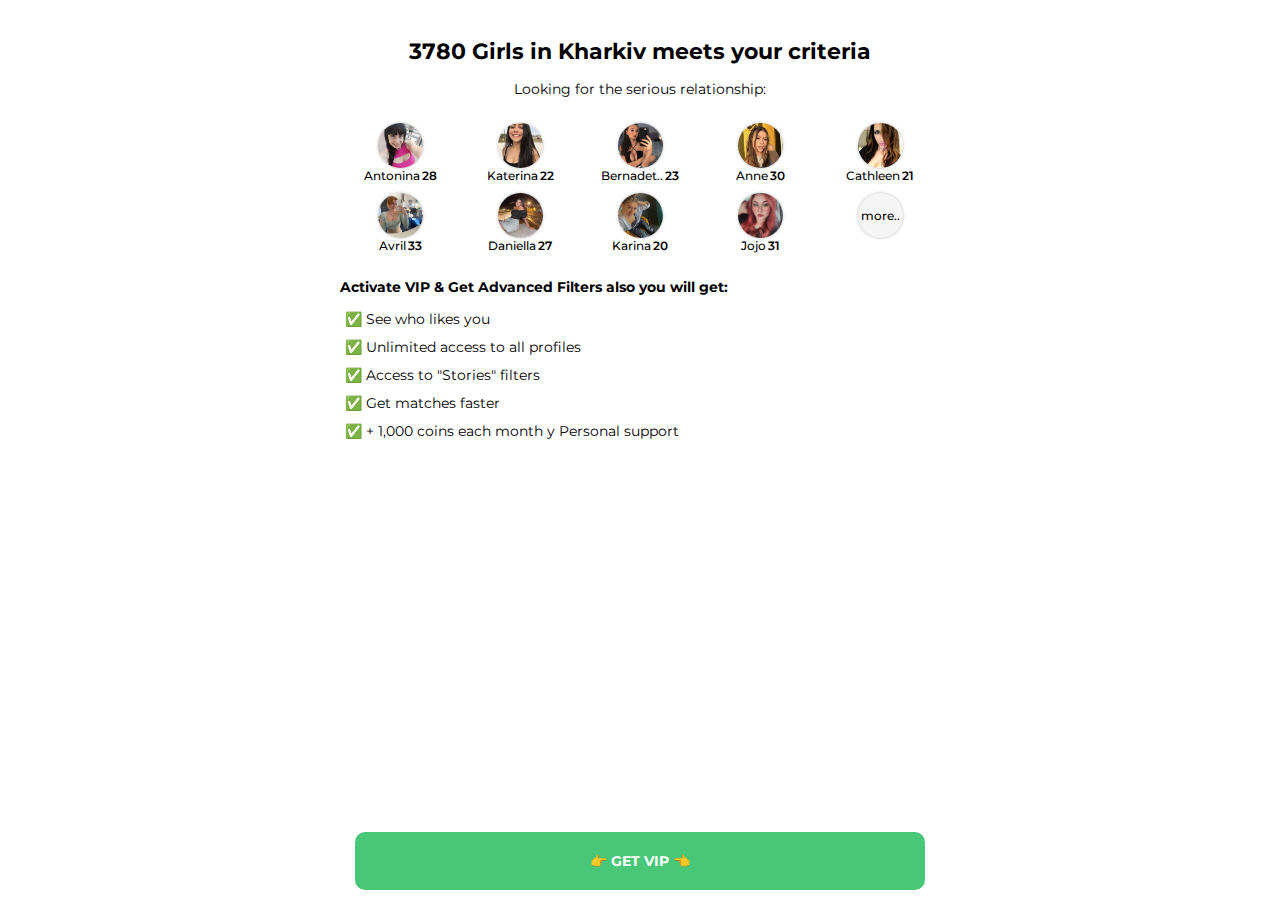
==== app/index.html @ e2d36e6b "page" ====
<!DOCTYPE html>
<html lang="en">
<head>
    <meta charset="utf-8">
    <meta name="viewport" content="width=device-width, initial-scale=1">
    <meta http-equiv="X-UA-Compatible" content="ie=edge">
    <meta name="description" content="Dating in telegram">
	<meta name="keywords" content="Dating in telegram"/>
    <title>Title</title>
    <link rel="stylesheet" href="https://stackpath.bootstrapcdn.com/bootstrap/5.0.0-alpha1/css/bootstrap.min.css"
        integrity="sha384-r4NyP46KrjDleawBgD5tp8Y7UzmLA05oM1iAEQ17CSuDqnUK2+k9luXQOfXJCJ4I" crossorigin="anonymous">
    <link rel="preconnect" href="https://fonts.googleapis.com">
    <link rel="preconnect" href="https://fonts.gstatic.com" crossorigin>
    <link href="https://fonts.googleapis.com/css2?family=Montserrat:wght@300;400;500;600;700;800;900&display=swap"
        rel="stylesheet">

    <link rel="stylesheet" href="css/style.min.css">
</head>

<body>
    

    <!-- ---------------start content------------ -->
    <div class="content premium-wrapper">
        <div class="container">

            <!-- start new block -->
            <div class="special-sale">

                <div class="special-sale__header">
               
                    <div class="special-sale__header-title">
                        3780 Girls in Kharkiv
meets your criteria
                    </div>

                    
                </div>

<div>
                        Looking for the serious relationship: 

<div class="photos-row">

    <div class="photo__item">
        <img src="img/photo2.png" alt="" class="photo__item-img">
        <div class="photo__item-info">
            <div class="photo__item-name">
                <span class="name">Antonina</span> <span class="age">28</span>
            </div>
        </div>
    </div>

    <div class="photo__item">
        <img src="img/photo3.png" alt="" class="photo__item-img">
        <div class="photo__item-info">
            <div class="photo__item-name">
                <span class="name">Katerina</span> <span class="age">22</span>
            </div>
        </div>
    </div>

    <div class="photo__item">
        <img src="img/photo4.png" alt="" class="photo__item-img">
        <div class="photo__item-info">
            <div class="photo__item-name">
                <span class="name">Bernadetta</span> <span class="age">23</span>
            </div>
        </div>
    </div>

    <div class="photo__item">
        <img src="img/photo5.png" alt="" class="photo__item-img">
        <div class="photo__item-info">
            <div class="photo__item-name">
                <span class="name">Anne</span> <span class="age">30</span>
            </div>
        </div>
    </div>

    <div class="photo__item">
        <img src="img/photo6.png" alt="" class="photo__item-img">
        <div class="photo__item-info">
            <div class="photo__item-name">
                <span class="name">Cathleen</span> <span class="age">21</span>
            </div>
        </div>
    </div>

    <div class="photo__item">
        <img src="img/photo7.png" alt="" class="photo__item-img">
        <div class="photo__item-info">
            <div class="photo__item-name">
                <span class="name">Avril</span> <span class="age">33</span>
            </div>
        </div>
    </div>

    <div class="photo__item">
        <img src="img/photo8.png" alt="" class="photo__item-img">
        <div class="photo__item-info">
            <div class="photo__item-name">
                <span class="name">Daniella</span> <span class="age">27</span>
            </div>
        </div>
    </div>

    <div class="photo__item">
        <img src="img/photo9.png" alt="" class="photo__item-img">
        <div class="photo__item-info">
            <div class="photo__item-name">
                <span class="name">Karina</span> <span class="age">20</span>
            </div>
        </div>
    </div>
    
    <div class="photo__item">
        <img src="img/photo10.png" alt="" class="photo__item-img">
        <div class="photo__item-info">
            <div class="photo__item-name">
                <span class="name">Jojo</span> <span class="age">31</span>
            </div>
        </div>
    </div>

    <div class="photo__item">
        <a href="" class="more_btn"> more..</a>
       
    </div>

</div>

                    </div>


            </div>

            <div class="special-sale__content">
                <div class="special-sale__content-title">
                    Activate VIP & Get Advanced Filters
also you will get:
                </div>
                <ul>
                    <li>
                        ✅ See who likes you




                    </li>

                    <li>
                        ✅ Unlimited access to all profiles
                    </li>

                    <li>
                        ✅ Access to "Stories" filters
                    </li>

                    <li>
                        ✅ Get matches faster
                    </li>

                    <li>
                        ✅ + 1,000 coins each month y Personal support
                    </li>

                </ul>
            </div>
            <!-- end new block -->


            <div class="next-button-wrapper">
                <div class="button">
                    <a href="plans.html"><b>👉 GET VIP 👈</b></a>
                </div>
            </div>

        </div>
    </div>
    <!-- ---------------end content------------ -->
    <script src="https://code.jquery.com/jquery-3.5.1.slim.min.js"
        integrity="sha256-4+XzXVhsDmqanXGHaHvgh1gMQKX40OUvDEBTu8JcmNs=" crossorigin="anonymous"></script>
    <script src="js/main.js"></script>

    <script>
		
        document.addEventListener("DOMContentLoaded", function() {
      var elements = document.querySelectorAll(".name");
      truncateWordsForElements(elements, 8);
    });

    function truncateWordsForElements(elements, length) {
      elements.forEach(function(element) {
        var words = element.textContent.split(' ');
        var truncatedText = words.map(function(word) {
          return word.length > length ? word.slice(0, length) + '..' : word;
        }).join(' ');

        element.textContent = truncatedText;
      });
    }
	  </script>
</body>

</html>
---- app/css/style.min.css ----
*{-webkit-box-sizing:border-box;box-sizing:border-box}body{font-family:"Montserrat",sans-serif;font-size:12px}h1{font-size:23px;line-height:1}h2{font-size:23px;text-align:center;margin-bottom:0}a,a:hover{text-decoration:none}.sub-title{text-align:center;font-size:15px;margin-bottom:20px}.button a{width:100%;background:#49c778;color:#fff;border-radius:10px;text-align:center;display:block;padding:20px 10px;font-size:14px}.underline{text-decoration:underline}.header{text-align:center;display:-webkit-box;display:-ms-flexbox;display:flex;-webkit-box-pack:center;-ms-flex-pack:center;justify-content:center;border-bottom-left-radius:40%;border-bottom-right-radius:50%;padding-top:2px;padding-bottom:25px;background:-o-linear-gradient(207.06deg, rgba(0, 209, 255, 0.7) 0%, rgba(7, 45, 72, 0.7) 100%);background:linear-gradient(242.94deg, rgba(0, 209, 255, 0.7) 0%, rgba(7, 45, 72, 0.7) 100%)}.header a{font-size:33px;color:#fff;text-decoration:none}.header img{width:34.95px;height:38.55px}.content__header{padding:25px 0;display:-webkit-box;display:-ms-flexbox;display:flex;-webkit-box-align:center;-ms-flex-align:center;align-items:center;font-size:14px}.content__header img{width:20px}.content__header .content__header-text{padding-left:12px;line-height:1}.item__content{background:#f4f5f9;padding:15px 12px 13px 12px;border-radius:10px;position:relative}.item__content-footer{display:-webkit-box;display:-ms-flexbox;display:flex;-webkit-box-pack:justify;-ms-flex-pack:justify;justify-content:space-between}.item__price{font-size:14px;font-weight:700;margin-bottom:5px}.old-price{position:relative;font-size:16px;font-weight:600}.old-price:before{content:"";background:#740117;height:2px;width:28px;position:absolute;-webkit-transform:rotate(-23deg);-ms-transform:rotate(-23deg);transform:rotate(-23deg);top:10px}.action{position:absolute;top:0;right:25px;-webkit-transform:translate(0, -50%);-ms-transform:translate(0, -50%);transform:translate(0, -50%);background:#fff;border:1.5px solid #49c778;border-radius:10px;padding:3px 5px;color:#49c778}.action.best-price{color:#fff;border:none;background:#ff0;color:red;font-weight:700;border:1px solid #7f7f7f}.item.active .best-price{border:1px solid #297245}.item__footer{color:#adb0b6;padding-top:9px}.item{margin-bottom:15px}.item--green .item__content{background:#49c778;color:#fff}.premium-wrapper{padding-top:30px}.list-title{margin-bottom:15px;font-weight:700;margin-top:40px}.premium__list li{margin:8px 0}.card-block{padding:20px 10px}.paytPal-wrapper{text-align:center;color:#d1d4da;margin-bottom:15px}.paytPal-wrapper a{color:#000;font-family:"Lato",sans-serif;font-size:19px;width:100%;padding:10px 75px;display:inline-block}.paytPal-wrapper img{width:16px;position:relative;top:-1px;display:inline-block;margin-right:4px}.pay-button{display:inline-block;line-height:1;-webkit-box-shadow:1px 3px 3px rgba(0,0,0,.3);box-shadow:1px 3px 3px rgba(0,0,0,.3);border-radius:10px;border:1px solid #f6f6f6}.text{padding:15px 0;color:#d1d4da;border-bottom:1px solid #d1d4da}.text a{opacity:.5}.text__title{font-weight:700;margin-bottom:20px;font-size:14px}.text__sub-title{font-weight:700;margin-bottom:10px;font-size:14px}.success-wrapper h2{margin-bottom:20px}.button.back-button{margin-top:0;margin-bottom:0}.button.back-button a{padding:10px 10px}.button.back-button img{width:10px;position:relative;top:-1px}.premium-wrapper{font-size:14px}.next-button-wrapper{width:600px;max-width:100%;background:#fff;position:fixed;bottom:0;padding:2px 15px;left:50%;-webkit-transform:translateX(-50%);-ms-transform:translateX(-50%);transform:translateX(-50%);padding-bottom:10px}.content{margin-bottom:80px}.terms-wrapper{font-size:14px}.text-wrapper{padding-top:20px}.button--blue a{background:-o-linear-gradient(43.81deg, #39d8f2 0%, #157bd3 99.28%);background:linear-gradient(46.19deg, #39d8f2 0%, #157bd3 99.28%);border-radius:70px;font-size:18px}.special-sale{text-align:center}.special-sale__title{font-size:30px;font-weight:700;color:red;background:#ff0;display:inline-block;padding-left:10px;padding-right:10px;margin-bottom:15px}.special-sale--2{padding-top:80px}.special-sale--2 .special-sale__title{font-size:12px}.special-sale--2 .special-sale__title{padding-left:5px;padding-right:5px}.special-sale--2 .timer{font-size:20px}.special-sale--2 .timer-text{font-size:12px;margin-top:5px}.special-sale__header-sub-title{font-size:18px;font-weight:500}.special-sale__header-title{font-size:22px;font-weight:700}.special-sale__header-icons{font-size:25px}.special-sale__header{margin-bottom:15px}.special-sale__content-text{margin-bottom:15px}.special-sale__content-title{font-weight:700;margin-bottom:5px;font-size:14px}.special-sale__content{padding-bottom:30px}.special-sale__content ul{list-style:none;padding-left:5px}.special-sale__content ul li{margin-top:10px}.special-sale--2{padding-bottom:30px}.special-sale--2 .special-sale__title{margin-bottom:10px}.special-sale--2 .timer-wrapper{margin-bottom:0px}.timer_section div{line-height:1}.timer_delimetr{line-height:1}.plans-header{display:-webkit-box;display:-ms-flexbox;display:flex;-webkit-box-align:center;-ms-flex-align:center;align-items:center;-webkit-box-pack:center;-ms-flex-pack:center;justify-content:center;padding-bottom:10px;padding-top:10px;background:rgba(242,242,242,.7);-webkit-backdrop-filter:blur(10px);backdrop-filter:blur(10px);-webkit-box-shadow:0px 1px 5px rgba(0,0,0,.1);box-shadow:0px 1px 5px rgba(0,0,0,.1);position:absolute;top:0;left:0;width:100vw}.logo{display:-webkit-box;display:-ms-flexbox;display:flex;-webkit-box-pack:center;-ms-flex-pack:center;justify-content:center;-webkit-box-align:center;-ms-flex-align:center;align-items:center;font-size:20px;font-weight:700;color:#3c4043}.logo img{width:40px;display:block;margin-right:5px}.photos-row{padding-top:20px;padding-bottom:20px}.photo__item-img{width:45px;height:45px;-o-object-fit:cover;object-fit:cover;-o-object-position:center;object-position:center;border-radius:50%}.photos-row{width:100%;display:-webkit-box;display:-ms-flexbox;display:flex;-webkit-box-pack:start;-ms-flex-pack:start;justify-content:flex-start;-ms-flex-wrap:wrap;flex-wrap:wrap}.photo__item-name{font-size:12px;font-weight:500}.photo__item{width:20%;display:-webkit-box;display:-ms-flexbox;display:flex;-webkit-box-orient:vertical;-webkit-box-direction:normal;-ms-flex-direction:column;flex-direction:column;-webkit-box-pack:end;-ms-flex-pack:end;justify-content:flex-end;-webkit-box-align:center;-ms-flex-align:center;align-items:center;padding:5px}.content{width:600px;max-width:100%;margin-left:auto;margin-right:auto}.photo__item-img{-webkit-box-shadow:0px 0px 3px rgba(0,0,0,.3);box-shadow:0px 0px 3px rgba(0,0,0,.3)}.more_btn{width:45px;height:45px;border-radius:50%;background:#f5f5f5;display:-webkit-box;display:-ms-flexbox;display:flex;-webkit-box-pack:center;-ms-flex-pack:center;justify-content:center;-webkit-box-align:center;-ms-flex-align:center;align-items:center;-webkit-box-shadow:0px 0px 3px rgba(0,0,0,.3);box-shadow:0px 0px 3px rgba(0,0,0,.3);font-size:12px}.photo__item:last-child{-webkit-box-pack:start;-ms-flex-pack:start;justify-content:flex-start}.photo__item:last-child a{color:#000;font-weight:500}.age{margin-left:2px}.photo__item-info{display:-webkit-box;display:-ms-flexbox;display:flex}.age,.name{font-size:12px}.age{font-weight:600}.photo__item-name{display:-webkit-box;display:-ms-flexbox;display:flex}@media only screen and (max-width: 600px){.photo__item{padding:1vw 2vw}.photo__item-img{width:14vw;height:14vw}.more_btn{width:14vw;height:14vw}.age,.name{font-size:2.7vw}}@media only screen and (max-width: 370px){h2{font-size:19px}.sub-title{font-size:14px}}
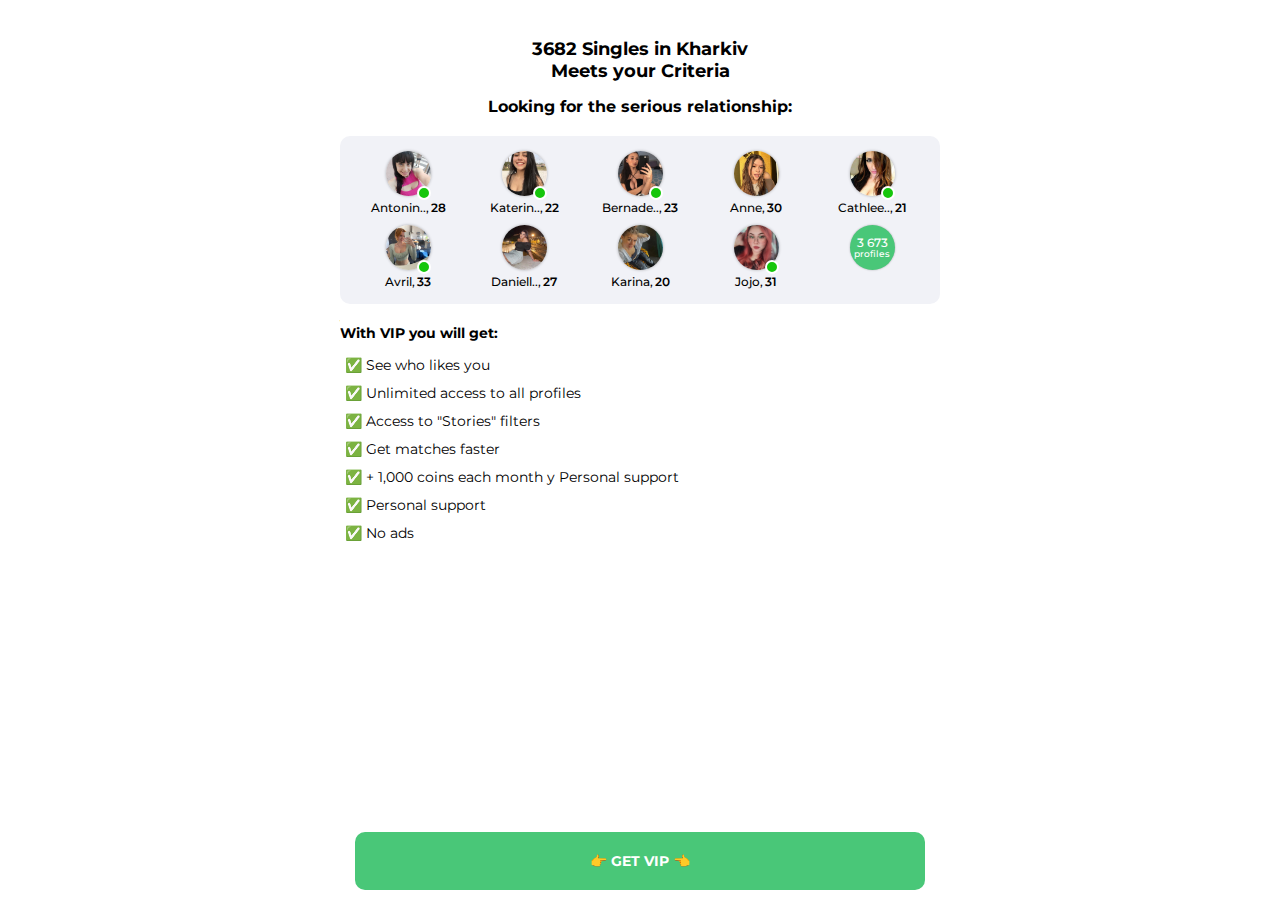
==== commit 737eaaab: "updates" ====
--- a/app/index.html
+++ b/app/index.html
@@ -30,103 +30,130 @@
                 <div class="special-sale__header">
                
                     <div class="special-sale__header-title">
-                        3780 Girls in Kharkiv
-meets your criteria
+                        3682 Singles in Kharkiv  <br>
+                        Meets your Criteria
                     </div>
 
                     
                 </div>
 
 <div>
-                        Looking for the serious relationship: 
+    <div class="sub-title">
+        Looking for the serious relationship:
+    </div>
+      
 
 <div class="photos-row">
 
     <div class="photo__item">
-        <img src="img/photo2.png" alt="" class="photo__item-img">
-        <div class="photo__item-info">
-            <div class="photo__item-name">
-                <span class="name">Antonina</span> <span class="age">28</span>
-            </div>
-        </div>
-    </div>
-
-    <div class="photo__item">
-        <img src="img/photo3.png" alt="" class="photo__item-img">
-        <div class="photo__item-info">
-            <div class="photo__item-name">
-                <span class="name">Katerina</span> <span class="age">22</span>
-            </div>
-        </div>
-    </div>
-
-    <div class="photo__item">
-        <img src="img/photo4.png" alt="" class="photo__item-img">
-        <div class="photo__item-info">
-            <div class="photo__item-name">
-                <span class="name">Bernadetta</span> <span class="age">23</span>
-            </div>
-        </div>
-    </div>
-
-    <div class="photo__item">
-        <img src="img/photo5.png" alt="" class="photo__item-img">
-        <div class="photo__item-info">
-            <div class="photo__item-name">
-                <span class="name">Anne</span> <span class="age">30</span>
-            </div>
-        </div>
-    </div>
-
-    <div class="photo__item">
-        <img src="img/photo6.png" alt="" class="photo__item-img">
-        <div class="photo__item-info">
-            <div class="photo__item-name">
-                <span class="name">Cathleen</span> <span class="age">21</span>
-            </div>
-        </div>
-    </div>
-
-    <div class="photo__item">
-        <img src="img/photo7.png" alt="" class="photo__item-img">
-        <div class="photo__item-info">
-            <div class="photo__item-name">
-                <span class="name">Avril</span> <span class="age">33</span>
-            </div>
-        </div>
-    </div>
-
-    <div class="photo__item">
-        <img src="img/photo8.png" alt="" class="photo__item-img">
-        <div class="photo__item-info">
-            <div class="photo__item-name">
-                <span class="name">Daniella</span> <span class="age">27</span>
-            </div>
-        </div>
-    </div>
-
-    <div class="photo__item">
-        <img src="img/photo9.png" alt="" class="photo__item-img">
-        <div class="photo__item-info">
-            <div class="photo__item-name">
-                <span class="name">Karina</span> <span class="age">20</span>
+        <div class="photo__item-img-wrapper online"><img src="img/photo2.png" alt="" class="photo__item-img"></div>
+        
+        <div class="photo__item-info">
+            <div class="photo__item-name">
+                <span class="name">Antonina</span>, <span class="age">28</span>
+            </div>
+        </div>
+    </div>
+
+    <div class="photo__item">
+        <div class="photo__item-img-wrapper online">
+            <img src="img/photo3.png" alt="" class="photo__item-img">
+        </div>
+        
+        <div class="photo__item-info">
+            <div class="photo__item-name">
+                <span class="name">Katerina</span>, <span class="age">22</span>
+            </div>
+        </div>
+    </div>
+
+    <div class="photo__item">
+        <div class="photo__item-img-wrapper online">
+          <img src="img/photo4.png" alt="" class="photo__item-img">  
+        </div>
+        
+        <div class="photo__item-info">
+            <div class="photo__item-name">
+                <span class="name">Bernadetta</span>, <span class="age">23</span>
+            </div>
+        </div>
+    </div>
+
+    <div class="photo__item">
+        <div class="photo__item-img-wrapper ">
+           <img src="img/photo5.png" alt="" class="photo__item-img"> 
+        </div>
+        
+        <div class="photo__item-info">
+            <div class="photo__item-name">
+                <span class="name">Anne</span>, <span class="age">30</span>
+            </div>
+        </div>
+    </div>
+
+    <div class="photo__item">
+        <div class="photo__item-img-wrapper online">
+           <img src="img/photo6.png" alt="" class="photo__item-img"> 
+        </div>
+        
+        <div class="photo__item-info">
+            <div class="photo__item-name">
+                <span class="name">Cathleen</span>, <span class="age">21</span>
+            </div>
+        </div>
+    </div>
+
+    <div class="photo__item">
+        <div class="photo__item-img-wrapper online">
+           <img src="img/photo7.png" alt="" class="photo__item-img"> 
+        </div>
+        
+        <div class="photo__item-info">
+            <div class="photo__item-name">
+                <span class="name">Avril</span>, <span class="age">33</span>
+            </div>
+        </div>
+    </div>
+
+    <div class="photo__item">
+        <div class="photo__item-img-wrapper">
+            <img src="img/photo8.png" alt="" class="photo__item-img">
+        </div>
+        
+        <div class="photo__item-info">
+            <div class="photo__item-name">
+                <span class="name">Daniella</span>, <span class="age">27</span>
+            </div>
+        </div>
+    </div>
+
+    <div class="photo__item">
+        <div class="photo__item-img-wrapper">
+           <img src="img/photo9.png" alt="" class="photo__item-img"> 
+        </div>
+        
+        <div class="photo__item-info">
+            <div class="photo__item-name">
+                <span class="name">Karina</span>, <span class="age">20</span>
             </div>
         </div>
     </div>
     
     <div class="photo__item">
-        <img src="img/photo10.png" alt="" class="photo__item-img">
-        <div class="photo__item-info">
-            <div class="photo__item-name">
-                <span class="name">Jojo</span> <span class="age">31</span>
-            </div>
-        </div>
-    </div>
-
-    <div class="photo__item">
-        <a href="" class="more_btn"> more..</a>
-       
-    </div>
+        <div class="photo__item-img-wrapper online">
+            <img src="img/photo10.png" alt="" class="photo__item-img">
+        </div>
+        
+        <div class="photo__item-info">
+            <div class="photo__item-name">
+                <span class="name">Jojo</span>, <span class="age">31</span>
+            </div>
+        </div>
+    </div>
+
+    <div class="photo__item">
+        <a href="" class="more_btn">3 673 <span>profiles</span></a>
+          </div>
 
 </div>
 
@@ -137,8 +164,7 @@
 
             <div class="special-sale__content">
                 <div class="special-sale__content-title">
-                    Activate VIP & Get Advanced Filters
-also you will get:
+                    With VIP you will get:
                 </div>
                 <ul>
                     <li>
@@ -163,6 +189,14 @@
 
                     <li>
                         ✅ + 1,000 coins each month y Personal support
+                    </li>
+
+                    <li>
+                        ✅ Personal support
+                    </li>
+
+                    <li>
+                        ✅ No ads
                     </li>
 
                 </ul>
@@ -187,7 +221,7 @@
 		
         document.addEventListener("DOMContentLoaded", function() {
       var elements = document.querySelectorAll(".name");
-      truncateWordsForElements(elements, 8);
+      truncateWordsForElements(elements, 7);
     });
 
     function truncateWordsForElements(elements, length) {
--- a/app/css/style.min.css
+++ b/app/css/style.min.css
@@ -1 +1 @@
-*{-webkit-box-sizing:border-box;box-sizing:border-box}body{font-family:"Montserrat",sans-serif;font-size:12px}h1{font-size:23px;line-height:1}h2{font-size:23px;text-align:center;margin-bottom:0}a,a:hover{text-decoration:none}.sub-title{text-align:center;font-size:15px;margin-bottom:20px}.button a{width:100%;background:#49c778;color:#fff;border-radius:10px;text-align:center;display:block;padding:20px 10px;font-size:14px}.underline{text-decoration:underline}.header{text-align:center;display:-webkit-box;display:-ms-flexbox;display:flex;-webkit-box-pack:center;-ms-flex-pack:center;justify-content:center;border-bottom-left-radius:40%;border-bottom-right-radius:50%;padding-top:2px;padding-bottom:25px;background:-o-linear-gradient(207.06deg, rgba(0, 209, 255, 0.7) 0%, rgba(7, 45, 72, 0.7) 100%);background:linear-gradient(242.94deg, rgba(0, 209, 255, 0.7) 0%, rgba(7, 45, 72, 0.7) 100%)}.header a{font-size:33px;color:#fff;text-decoration:none}.header img{width:34.95px;height:38.55px}.content__header{padding:25px 0;display:-webkit-box;display:-ms-flexbox;display:flex;-webkit-box-align:center;-ms-flex-align:center;align-items:center;font-size:14px}.content__header img{width:20px}.content__header .content__header-text{padding-left:12px;line-height:1}.item__content{background:#f4f5f9;padding:15px 12px 13px 12px;border-radius:10px;position:relative}.item__content-footer{display:-webkit-box;display:-ms-flexbox;display:flex;-webkit-box-pack:justify;-ms-flex-pack:justify;justify-content:space-between}.item__price{font-size:14px;font-weight:700;margin-bottom:5px}.old-price{position:relative;font-size:16px;font-weight:600}.old-price:before{content:"";background:#740117;height:2px;width:28px;position:absolute;-webkit-transform:rotate(-23deg);-ms-transform:rotate(-23deg);transform:rotate(-23deg);top:10px}.action{position:absolute;top:0;right:25px;-webkit-transform:translate(0, -50%);-ms-transform:translate(0, -50%);transform:translate(0, -50%);background:#fff;border:1.5px solid #49c778;border-radius:10px;padding:3px 5px;color:#49c778}.action.best-price{color:#fff;border:none;background:#ff0;color:red;font-weight:700;border:1px solid #7f7f7f}.item.active .best-price{border:1px solid #297245}.item__footer{color:#adb0b6;padding-top:9px}.item{margin-bottom:15px}.item--green .item__content{background:#49c778;color:#fff}.premium-wrapper{padding-top:30px}.list-title{margin-bottom:15px;font-weight:700;margin-top:40px}.premium__list li{margin:8px 0}.card-block{padding:20px 10px}.paytPal-wrapper{text-align:center;color:#d1d4da;margin-bottom:15px}.paytPal-wrapper a{color:#000;font-family:"Lato",sans-serif;font-size:19px;width:100%;padding:10px 75px;display:inline-block}.paytPal-wrapper img{width:16px;position:relative;top:-1px;display:inline-block;margin-right:4px}.pay-button{display:inline-block;line-height:1;-webkit-box-shadow:1px 3px 3px rgba(0,0,0,.3);box-shadow:1px 3px 3px rgba(0,0,0,.3);border-radius:10px;border:1px solid #f6f6f6}.text{padding:15px 0;color:#d1d4da;border-bottom:1px solid #d1d4da}.text a{opacity:.5}.text__title{font-weight:700;margin-bottom:20px;font-size:14px}.text__sub-title{font-weight:700;margin-bottom:10px;font-size:14px}.success-wrapper h2{margin-bottom:20px}.button.back-button{margin-top:0;margin-bottom:0}.button.back-button a{padding:10px 10px}.button.back-button img{width:10px;position:relative;top:-1px}.premium-wrapper{font-size:14px}.next-button-wrapper{width:600px;max-width:100%;background:#fff;position:fixed;bottom:0;padding:2px 15px;left:50%;-webkit-transform:translateX(-50%);-ms-transform:translateX(-50%);transform:translateX(-50%);padding-bottom:10px}.content{margin-bottom:80px}.terms-wrapper{font-size:14px}.text-wrapper{padding-top:20px}.button--blue a{background:-o-linear-gradient(43.81deg, #39d8f2 0%, #157bd3 99.28%);background:linear-gradient(46.19deg, #39d8f2 0%, #157bd3 99.28%);border-radius:70px;font-size:18px}.special-sale{text-align:center}.special-sale__title{font-size:30px;font-weight:700;color:red;background:#ff0;display:inline-block;padding-left:10px;padding-right:10px;margin-bottom:15px}.special-sale--2{padding-top:80px}.special-sale--2 .special-sale__title{font-size:12px}.special-sale--2 .special-sale__title{padding-left:5px;padding-right:5px}.special-sale--2 .timer{font-size:20px}.special-sale--2 .timer-text{font-size:12px;margin-top:5px}.special-sale__header-sub-title{font-size:18px;font-weight:500}.special-sale__header-title{font-size:22px;font-weight:700}.special-sale__header-icons{font-size:25px}.special-sale__header{margin-bottom:15px}.special-sale__content-text{margin-bottom:15px}.special-sale__content-title{font-weight:700;margin-bottom:5px;font-size:14px}.special-sale__content{padding-bottom:30px}.special-sale__content ul{list-style:none;padding-left:5px}.special-sale__content ul li{margin-top:10px}.special-sale--2{padding-bottom:30px}.special-sale--2 .special-sale__title{margin-bottom:10px}.special-sale--2 .timer-wrapper{margin-bottom:0px}.timer_section div{line-height:1}.timer_delimetr{line-height:1}.plans-header{display:-webkit-box;display:-ms-flexbox;display:flex;-webkit-box-align:center;-ms-flex-align:center;align-items:center;-webkit-box-pack:center;-ms-flex-pack:center;justify-content:center;padding-bottom:10px;padding-top:10px;background:rgba(242,242,242,.7);-webkit-backdrop-filter:blur(10px);backdrop-filter:blur(10px);-webkit-box-shadow:0px 1px 5px rgba(0,0,0,.1);box-shadow:0px 1px 5px rgba(0,0,0,.1);position:absolute;top:0;left:0;width:100vw}.logo{display:-webkit-box;display:-ms-flexbox;display:flex;-webkit-box-pack:center;-ms-flex-pack:center;justify-content:center;-webkit-box-align:center;-ms-flex-align:center;align-items:center;font-size:20px;font-weight:700;color:#3c4043}.logo img{width:40px;display:block;margin-right:5px}.photos-row{padding-top:20px;padding-bottom:20px}.photo__item-img{width:45px;height:45px;-o-object-fit:cover;object-fit:cover;-o-object-position:center;object-position:center;border-radius:50%}.photos-row{width:100%;display:-webkit-box;display:-ms-flexbox;display:flex;-webkit-box-pack:start;-ms-flex-pack:start;justify-content:flex-start;-ms-flex-wrap:wrap;flex-wrap:wrap}.photo__item-name{font-size:12px;font-weight:500}.photo__item{width:20%;display:-webkit-box;display:-ms-flexbox;display:flex;-webkit-box-orient:vertical;-webkit-box-direction:normal;-ms-flex-direction:column;flex-direction:column;-webkit-box-pack:end;-ms-flex-pack:end;justify-content:flex-end;-webkit-box-align:center;-ms-flex-align:center;align-items:center;padding:5px}.content{width:600px;max-width:100%;margin-left:auto;margin-right:auto}.photo__item-img{-webkit-box-shadow:0px 0px 3px rgba(0,0,0,.3);box-shadow:0px 0px 3px rgba(0,0,0,.3)}.more_btn{width:45px;height:45px;border-radius:50%;background:#f5f5f5;display:-webkit-box;display:-ms-flexbox;display:flex;-webkit-box-pack:center;-ms-flex-pack:center;justify-content:center;-webkit-box-align:center;-ms-flex-align:center;align-items:center;-webkit-box-shadow:0px 0px 3px rgba(0,0,0,.3);box-shadow:0px 0px 3px rgba(0,0,0,.3);font-size:12px}.photo__item:last-child{-webkit-box-pack:start;-ms-flex-pack:start;justify-content:flex-start}.photo__item:last-child a{color:#000;font-weight:500}.age{margin-left:2px}.photo__item-info{display:-webkit-box;display:-ms-flexbox;display:flex}.age,.name{font-size:12px}.age{font-weight:600}.photo__item-name{display:-webkit-box;display:-ms-flexbox;display:flex}@media only screen and (max-width: 600px){.photo__item{padding:1vw 2vw}.photo__item-img{width:14vw;height:14vw}.more_btn{width:14vw;height:14vw}.age,.name{font-size:2.7vw}}@media only screen and (max-width: 370px){h2{font-size:19px}.sub-title{font-size:14px}}+*{-webkit-box-sizing:border-box;box-sizing:border-box}body{font-family:"Montserrat",sans-serif;font-size:12px}h1{font-size:23px;line-height:1}h2{font-size:23px;text-align:center;margin-bottom:0}a,a:hover{text-decoration:none}.sub-title{text-align:center;font-size:15px;margin-bottom:20px}.button a{width:100%;background:#49c778;color:#fff;border-radius:10px;text-align:center;display:block;padding:20px 10px;font-size:14px}.underline{text-decoration:underline}.header{text-align:center;display:-webkit-box;display:-ms-flexbox;display:flex;-webkit-box-pack:center;-ms-flex-pack:center;justify-content:center;border-bottom-left-radius:40%;border-bottom-right-radius:50%;padding-top:2px;padding-bottom:25px;background:-o-linear-gradient(207.06deg, rgba(0, 209, 255, 0.7) 0%, rgba(7, 45, 72, 0.7) 100%);background:linear-gradient(242.94deg, rgba(0, 209, 255, 0.7) 0%, rgba(7, 45, 72, 0.7) 100%)}.header a{font-size:33px;color:#fff;text-decoration:none}.header img{width:34.95px;height:38.55px}.content__header{padding:25px 0;display:-webkit-box;display:-ms-flexbox;display:flex;-webkit-box-align:center;-ms-flex-align:center;align-items:center;font-size:14px}.content__header img{width:20px}.content__header .content__header-text{padding-left:12px;line-height:1}.item__content{background:#f4f5f9;padding:15px 12px 13px 12px;border-radius:10px;position:relative}.item__content-footer{display:-webkit-box;display:-ms-flexbox;display:flex;-webkit-box-pack:justify;-ms-flex-pack:justify;justify-content:space-between}.item__price{font-size:14px;font-weight:700;margin-bottom:5px}.old-price{position:relative;font-size:16px;font-weight:600}.old-price:before{content:"";background:#740117;height:2px;width:28px;position:absolute;-webkit-transform:rotate(-23deg);-ms-transform:rotate(-23deg);transform:rotate(-23deg);top:10px}.action{position:absolute;top:0;right:25px;-webkit-transform:translate(0, -50%);-ms-transform:translate(0, -50%);transform:translate(0, -50%);background:#fff;border:1.5px solid #49c778;border-radius:10px;padding:3px 5px;color:#49c778}.action.best-price{color:#fff;border:none;background:#ff0;color:red;font-weight:700;border:1px solid #7f7f7f}.item.active .best-price{border:1px solid #297245}.item__footer{color:#adb0b6;padding-top:9px}.item{margin-bottom:15px}.item--green .item__content{background:#49c778;color:#fff}.premium-wrapper{padding-top:30px}.list-title{margin-bottom:15px;font-weight:700;margin-top:40px}.premium__list li{margin:8px 0}.card-block{padding:20px 10px}.paytPal-wrapper{text-align:center;color:#d1d4da;margin-bottom:15px}.paytPal-wrapper a{color:#000;font-family:"Lato",sans-serif;font-size:19px;width:100%;padding:10px 75px;display:inline-block}.paytPal-wrapper img{width:16px;position:relative;top:-1px;display:inline-block;margin-right:4px}.pay-button{display:inline-block;line-height:1;-webkit-box-shadow:1px 3px 3px rgba(0,0,0,.3);box-shadow:1px 3px 3px rgba(0,0,0,.3);border-radius:10px;border:1px solid #f6f6f6}.text{padding:15px 0;color:#d1d4da;border-bottom:1px solid #d1d4da}.text a{opacity:.5}.text__title{font-weight:700;margin-bottom:20px;font-size:14px}.text__sub-title{font-weight:700;margin-bottom:10px;font-size:14px}.success-wrapper h2{margin-bottom:20px}.button.back-button{margin-top:0;margin-bottom:0}.button.back-button a{padding:10px 10px}.button.back-button img{width:10px;position:relative;top:-1px}.premium-wrapper{font-size:14px}.next-button-wrapper{width:600px;max-width:100%;background:#fff;position:fixed;bottom:0;padding:2px 15px;left:50%;-webkit-transform:translateX(-50%);-ms-transform:translateX(-50%);transform:translateX(-50%);padding-bottom:10px}.content{margin-bottom:80px}.terms-wrapper{font-size:14px}.text-wrapper{padding-top:20px}.button--blue a{background:-o-linear-gradient(43.81deg, #39d8f2 0%, #157bd3 99.28%);background:linear-gradient(46.19deg, #39d8f2 0%, #157bd3 99.28%);border-radius:70px;font-size:18px}.special-sale{text-align:center}.special-sale__title{font-size:30px;font-weight:700;color:red;background:#ff0;display:inline-block;padding-left:10px;padding-right:10px;margin-bottom:15px}.special-sale--2{padding-top:80px}.special-sale--2 .special-sale__title{font-size:12px}.special-sale--2 .special-sale__title{padding-left:5px;padding-right:5px}.special-sale--2 .timer{font-size:20px}.special-sale--2 .timer-text{font-size:12px;margin-top:5px}.special-sale__header-sub-title{font-size:18px;font-weight:500}.special-sale__header-title{font-size:18px;font-weight:700}.special-sale__header-icons{font-size:25px}.special-sale__header{margin-bottom:15px}.special-sale__content-text{margin-bottom:15px}.special-sale__content-title{font-weight:700;margin-bottom:5px;font-size:14px}.special-sale__content{padding-bottom:30px}.special-sale__content ul{list-style:none;padding-left:5px}.special-sale__content ul li{margin-top:10px}.special-sale--2{padding-bottom:30px}.special-sale--2 .special-sale__title{margin-bottom:10px}.special-sale--2 .timer-wrapper{margin-bottom:0px}.timer_section div{line-height:1}.timer_delimetr{line-height:1}.plans-header{display:-webkit-box;display:-ms-flexbox;display:flex;-webkit-box-align:center;-ms-flex-align:center;align-items:center;-webkit-box-pack:center;-ms-flex-pack:center;justify-content:center;padding-bottom:10px;padding-top:10px;background:rgba(242,242,242,.7);-webkit-backdrop-filter:blur(10px);backdrop-filter:blur(10px);-webkit-box-shadow:0px 1px 5px rgba(0,0,0,.1);box-shadow:0px 1px 5px rgba(0,0,0,.1);position:absolute;top:0;left:0;width:100vw}.logo{display:-webkit-box;display:-ms-flexbox;display:flex;-webkit-box-pack:center;-ms-flex-pack:center;justify-content:center;-webkit-box-align:center;-ms-flex-align:center;align-items:center;font-size:20px;font-weight:700;color:#3c4043}.logo img{width:40px;display:block;margin-right:5px}.photos-row{padding-top:20px;padding-bottom:20px}.photo__item-img{width:45px;height:45px;-o-object-fit:cover;object-fit:cover;-o-object-position:center;object-position:center;border-radius:50%}.photos-row{width:100%;display:-webkit-box;display:-ms-flexbox;display:flex;-webkit-box-pack:start;-ms-flex-pack:start;justify-content:flex-start;-ms-flex-wrap:wrap;flex-wrap:wrap}.photo__item-name{font-size:12px;font-weight:500}.photo__item{width:20%;display:-webkit-box;display:-ms-flexbox;display:flex;-webkit-box-orient:vertical;-webkit-box-direction:normal;-ms-flex-direction:column;flex-direction:column;-webkit-box-pack:end;-ms-flex-pack:end;justify-content:flex-end;-webkit-box-align:center;-ms-flex-align:center;align-items:center;padding:5px}.content{width:600px;max-width:100%;margin-left:auto;margin-right:auto}.photo__item-img{-webkit-box-shadow:0px 0px 3px rgba(0,0,0,.3);box-shadow:0px 0px 3px rgba(0,0,0,.3)}.more_btn{width:45px;height:45px;border-radius:50%;background:#49c778;color:#fff;display:-webkit-box;display:-ms-flexbox;display:flex;-webkit-box-pack:center;-ms-flex-pack:center;justify-content:center;-webkit-box-align:center;-ms-flex-align:center;align-items:center;-webkit-box-shadow:0px 0px 2px rgba(0,0,0,.3);box-shadow:0px 0px 2px rgba(0,0,0,.3);font-size:12px}.photo__item:last-child{-webkit-box-pack:start;-ms-flex-pack:start;justify-content:flex-start}.photo__item:last-child a{color:#fff;font-weight:500}.age{margin-left:2px}.photo__item-info{display:-webkit-box;display:-ms-flexbox;display:flex}.age,.name{font-size:12px}.age{font-weight:600}.photo__item-name{display:-webkit-box;display:-ms-flexbox;display:flex}.sub-title{font-weight:700;font-size:16px}.more_btn{-webkit-box-orient:vertical;-webkit-box-direction:normal;-ms-flex-direction:column;flex-direction:column;line-height:1.1;font-size:12px}.more_btn span{display:block;font-size:9px}.photo__item-img-wrapper{position:relative}.photo__item-img-wrapper.online:after{content:"";width:10px;height:10px;background:#16c60c;border:2px solid #fff;border-radius:50%;bottom:0;right:0;position:absolute}.photos-row{background:#f1f2f7;border-radius:10px;padding:10px;margin-bottom:20px}@media only screen and (max-width: 600px){.photo__item{padding:1vw 1vw}.photo__item-img{width:13vw;height:13vw}.more_btn{width:13vw;height:13vw}.age,.name{font-size:2.6vw}.more_btn{font-size:3.6vw}.more_btn span{font-size:2.6vw}.photo__item-img-wrapper:after{width:3vw;height:3vw}}@media only screen and (max-width: 370px){h2{font-size:19px}.sub-title{font-size:14px}}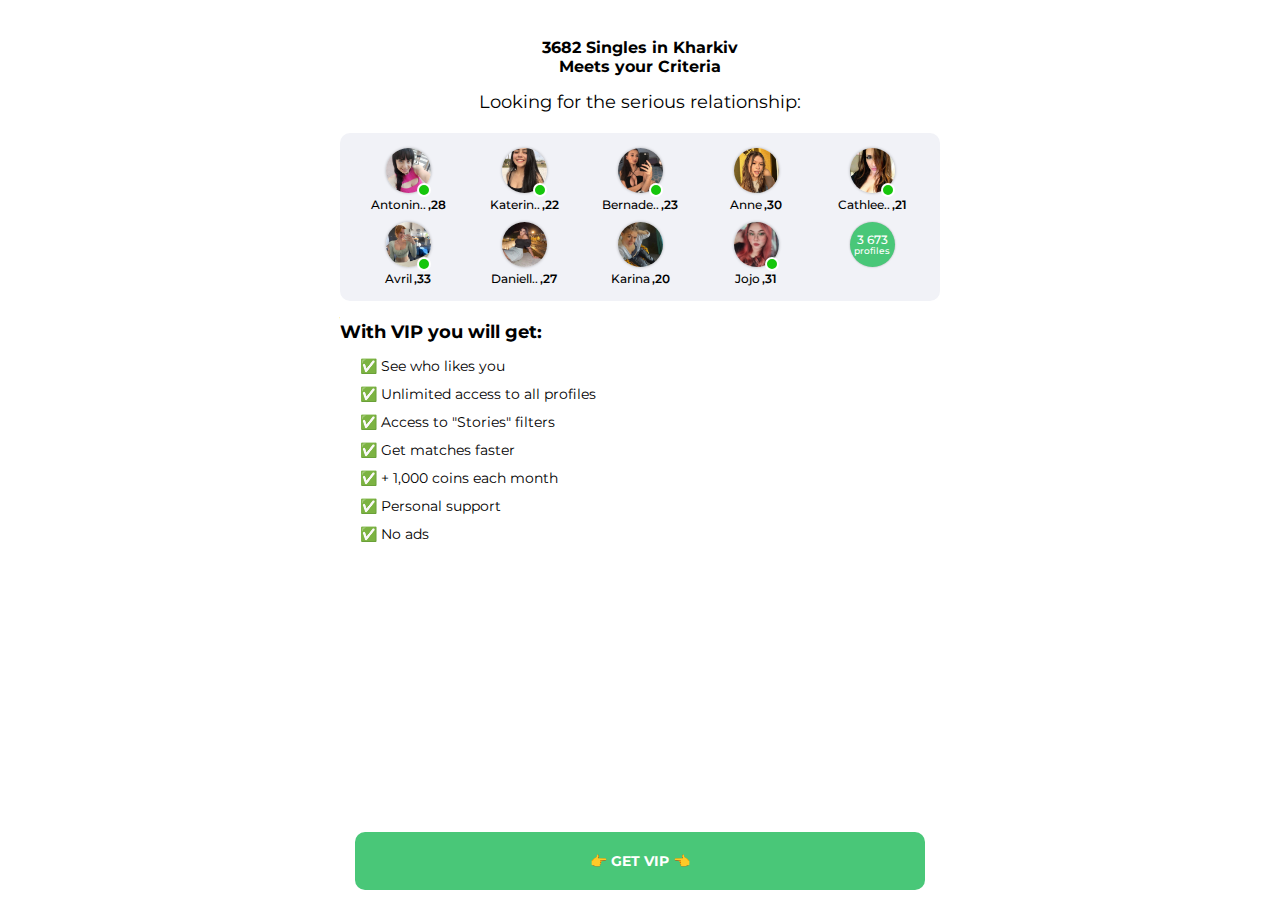
==== commit 76517603: "updates" ====
--- a/app/index.html
+++ b/app/index.html
@@ -50,7 +50,7 @@
         
         <div class="photo__item-info">
             <div class="photo__item-name">
-                <span class="name">Antonina</span>, <span class="age">28</span>
+                <span class="name">Antonina</span> <span class="age">,28</span>
             </div>
         </div>
     </div>
@@ -62,7 +62,7 @@
         
         <div class="photo__item-info">
             <div class="photo__item-name">
-                <span class="name">Katerina</span>, <span class="age">22</span>
+                <span class="name">Katerina</span> <span class="age">,22</span>
             </div>
         </div>
     </div>
@@ -74,7 +74,7 @@
         
         <div class="photo__item-info">
             <div class="photo__item-name">
-                <span class="name">Bernadetta</span>, <span class="age">23</span>
+                <span class="name">Bernadetta</span> <span class="age">,23</span>
             </div>
         </div>
     </div>
@@ -86,7 +86,7 @@
         
         <div class="photo__item-info">
             <div class="photo__item-name">
-                <span class="name">Anne</span>, <span class="age">30</span>
+                <span class="name">Anne</span> <span class="age">,30</span>
             </div>
         </div>
     </div>
@@ -98,7 +98,7 @@
         
         <div class="photo__item-info">
             <div class="photo__item-name">
-                <span class="name">Cathleen</span>, <span class="age">21</span>
+                <span class="name">Cathleen</span> <span class="age">,21</span>
             </div>
         </div>
     </div>
@@ -110,7 +110,7 @@
         
         <div class="photo__item-info">
             <div class="photo__item-name">
-                <span class="name">Avril</span>, <span class="age">33</span>
+                <span class="name">Avril</span> <span class="age">,33</span>
             </div>
         </div>
     </div>
@@ -122,7 +122,7 @@
         
         <div class="photo__item-info">
             <div class="photo__item-name">
-                <span class="name">Daniella</span>, <span class="age">27</span>
+                <span class="name">Daniella</span> <span class="age">,27</span>
             </div>
         </div>
     </div>
@@ -134,7 +134,7 @@
         
         <div class="photo__item-info">
             <div class="photo__item-name">
-                <span class="name">Karina</span>, <span class="age">20</span>
+                <span class="name">Karina</span> <span class="age">,20</span>
             </div>
         </div>
     </div>
@@ -146,7 +146,7 @@
         
         <div class="photo__item-info">
             <div class="photo__item-name">
-                <span class="name">Jojo</span>, <span class="age">31</span>
+                <span class="name">Jojo</span> <span class="age">,31</span>
             </div>
         </div>
     </div>
@@ -188,7 +188,7 @@
                     </li>
 
                     <li>
-                        ✅ + 1,000 coins each month y Personal support
+                        ✅ + 1,000 coins each month
                     </li>
 
                     <li>
--- a/app/css/style.min.css
+++ b/app/css/style.min.css
@@ -1 +1 @@
-*{-webkit-box-sizing:border-box;box-sizing:border-box}body{font-family:"Montserrat",sans-serif;font-size:12px}h1{font-size:23px;line-height:1}h2{font-size:23px;text-align:center;margin-bottom:0}a,a:hover{text-decoration:none}.sub-title{text-align:center;font-size:15px;margin-bottom:20px}.button a{width:100%;background:#49c778;color:#fff;border-radius:10px;text-align:center;display:block;padding:20px 10px;font-size:14px}.underline{text-decoration:underline}.header{text-align:center;display:-webkit-box;display:-ms-flexbox;display:flex;-webkit-box-pack:center;-ms-flex-pack:center;justify-content:center;border-bottom-left-radius:40%;border-bottom-right-radius:50%;padding-top:2px;padding-bottom:25px;background:-o-linear-gradient(207.06deg, rgba(0, 209, 255, 0.7) 0%, rgba(7, 45, 72, 0.7) 100%);background:linear-gradient(242.94deg, rgba(0, 209, 255, 0.7) 0%, rgba(7, 45, 72, 0.7) 100%)}.header a{font-size:33px;color:#fff;text-decoration:none}.header img{width:34.95px;height:38.55px}.content__header{padding:25px 0;display:-webkit-box;display:-ms-flexbox;display:flex;-webkit-box-align:center;-ms-flex-align:center;align-items:center;font-size:14px}.content__header img{width:20px}.content__header .content__header-text{padding-left:12px;line-height:1}.item__content{background:#f4f5f9;padding:15px 12px 13px 12px;border-radius:10px;position:relative}.item__content-footer{display:-webkit-box;display:-ms-flexbox;display:flex;-webkit-box-pack:justify;-ms-flex-pack:justify;justify-content:space-between}.item__price{font-size:14px;font-weight:700;margin-bottom:5px}.old-price{position:relative;font-size:16px;font-weight:600}.old-price:before{content:"";background:#740117;height:2px;width:28px;position:absolute;-webkit-transform:rotate(-23deg);-ms-transform:rotate(-23deg);transform:rotate(-23deg);top:10px}.action{position:absolute;top:0;right:25px;-webkit-transform:translate(0, -50%);-ms-transform:translate(0, -50%);transform:translate(0, -50%);background:#fff;border:1.5px solid #49c778;border-radius:10px;padding:3px 5px;color:#49c778}.action.best-price{color:#fff;border:none;background:#ff0;color:red;font-weight:700;border:1px solid #7f7f7f}.item.active .best-price{border:1px solid #297245}.item__footer{color:#adb0b6;padding-top:9px}.item{margin-bottom:15px}.item--green .item__content{background:#49c778;color:#fff}.premium-wrapper{padding-top:30px}.list-title{margin-bottom:15px;font-weight:700;margin-top:40px}.premium__list li{margin:8px 0}.card-block{padding:20px 10px}.paytPal-wrapper{text-align:center;color:#d1d4da;margin-bottom:15px}.paytPal-wrapper a{color:#000;font-family:"Lato",sans-serif;font-size:19px;width:100%;padding:10px 75px;display:inline-block}.paytPal-wrapper img{width:16px;position:relative;top:-1px;display:inline-block;margin-right:4px}.pay-button{display:inline-block;line-height:1;-webkit-box-shadow:1px 3px 3px rgba(0,0,0,.3);box-shadow:1px 3px 3px rgba(0,0,0,.3);border-radius:10px;border:1px solid #f6f6f6}.text{padding:15px 0;color:#d1d4da;border-bottom:1px solid #d1d4da}.text a{opacity:.5}.text__title{font-weight:700;margin-bottom:20px;font-size:14px}.text__sub-title{font-weight:700;margin-bottom:10px;font-size:14px}.success-wrapper h2{margin-bottom:20px}.button.back-button{margin-top:0;margin-bottom:0}.button.back-button a{padding:10px 10px}.button.back-button img{width:10px;position:relative;top:-1px}.premium-wrapper{font-size:14px}.next-button-wrapper{width:600px;max-width:100%;background:#fff;position:fixed;bottom:0;padding:2px 15px;left:50%;-webkit-transform:translateX(-50%);-ms-transform:translateX(-50%);transform:translateX(-50%);padding-bottom:10px}.content{margin-bottom:80px}.terms-wrapper{font-size:14px}.text-wrapper{padding-top:20px}.button--blue a{background:-o-linear-gradient(43.81deg, #39d8f2 0%, #157bd3 99.28%);background:linear-gradient(46.19deg, #39d8f2 0%, #157bd3 99.28%);border-radius:70px;font-size:18px}.special-sale{text-align:center}.special-sale__title{font-size:30px;font-weight:700;color:red;background:#ff0;display:inline-block;padding-left:10px;padding-right:10px;margin-bottom:15px}.special-sale--2{padding-top:80px}.special-sale--2 .special-sale__title{font-size:12px}.special-sale--2 .special-sale__title{padding-left:5px;padding-right:5px}.special-sale--2 .timer{font-size:20px}.special-sale--2 .timer-text{font-size:12px;margin-top:5px}.special-sale__header-sub-title{font-size:18px;font-weight:500}.special-sale__header-title{font-size:18px;font-weight:700}.special-sale__header-icons{font-size:25px}.special-sale__header{margin-bottom:15px}.special-sale__content-text{margin-bottom:15px}.special-sale__content-title{font-weight:700;margin-bottom:5px;font-size:14px}.special-sale__content{padding-bottom:30px}.special-sale__content ul{list-style:none;padding-left:5px}.special-sale__content ul li{margin-top:10px}.special-sale--2{padding-bottom:30px}.special-sale--2 .special-sale__title{margin-bottom:10px}.special-sale--2 .timer-wrapper{margin-bottom:0px}.timer_section div{line-height:1}.timer_delimetr{line-height:1}.plans-header{display:-webkit-box;display:-ms-flexbox;display:flex;-webkit-box-align:center;-ms-flex-align:center;align-items:center;-webkit-box-pack:center;-ms-flex-pack:center;justify-content:center;padding-bottom:10px;padding-top:10px;background:rgba(242,242,242,.7);-webkit-backdrop-filter:blur(10px);backdrop-filter:blur(10px);-webkit-box-shadow:0px 1px 5px rgba(0,0,0,.1);box-shadow:0px 1px 5px rgba(0,0,0,.1);position:absolute;top:0;left:0;width:100vw}.logo{display:-webkit-box;display:-ms-flexbox;display:flex;-webkit-box-pack:center;-ms-flex-pack:center;justify-content:center;-webkit-box-align:center;-ms-flex-align:center;align-items:center;font-size:20px;font-weight:700;color:#3c4043}.logo img{width:40px;display:block;margin-right:5px}.photos-row{padding-top:20px;padding-bottom:20px}.photo__item-img{width:45px;height:45px;-o-object-fit:cover;object-fit:cover;-o-object-position:center;object-position:center;border-radius:50%}.photos-row{width:100%;display:-webkit-box;display:-ms-flexbox;display:flex;-webkit-box-pack:start;-ms-flex-pack:start;justify-content:flex-start;-ms-flex-wrap:wrap;flex-wrap:wrap}.photo__item-name{font-size:12px;font-weight:500}.photo__item{width:20%;display:-webkit-box;display:-ms-flexbox;display:flex;-webkit-box-orient:vertical;-webkit-box-direction:normal;-ms-flex-direction:column;flex-direction:column;-webkit-box-pack:end;-ms-flex-pack:end;justify-content:flex-end;-webkit-box-align:center;-ms-flex-align:center;align-items:center;padding:5px}.content{width:600px;max-width:100%;margin-left:auto;margin-right:auto}.photo__item-img{-webkit-box-shadow:0px 0px 3px rgba(0,0,0,.3);box-shadow:0px 0px 3px rgba(0,0,0,.3)}.more_btn{width:45px;height:45px;border-radius:50%;background:#49c778;color:#fff;display:-webkit-box;display:-ms-flexbox;display:flex;-webkit-box-pack:center;-ms-flex-pack:center;justify-content:center;-webkit-box-align:center;-ms-flex-align:center;align-items:center;-webkit-box-shadow:0px 0px 2px rgba(0,0,0,.3);box-shadow:0px 0px 2px rgba(0,0,0,.3);font-size:12px}.photo__item:last-child{-webkit-box-pack:start;-ms-flex-pack:start;justify-content:flex-start}.photo__item:last-child a{color:#fff;font-weight:500}.age{margin-left:2px}.photo__item-info{display:-webkit-box;display:-ms-flexbox;display:flex}.age,.name{font-size:12px}.age{font-weight:600}.photo__item-name{display:-webkit-box;display:-ms-flexbox;display:flex}.sub-title{font-weight:700;font-size:16px}.more_btn{-webkit-box-orient:vertical;-webkit-box-direction:normal;-ms-flex-direction:column;flex-direction:column;line-height:1.1;font-size:12px}.more_btn span{display:block;font-size:9px}.photo__item-img-wrapper{position:relative}.photo__item-img-wrapper.online:after{content:"";width:10px;height:10px;background:#16c60c;border:2px solid #fff;border-radius:50%;bottom:0;right:0;position:absolute}.photos-row{background:#f1f2f7;border-radius:10px;padding:10px;margin-bottom:20px}@media only screen and (max-width: 600px){.photo__item{padding:1vw 1vw}.photo__item-img{width:13vw;height:13vw}.more_btn{width:13vw;height:13vw}.age,.name{font-size:2.6vw}.more_btn{font-size:3.6vw}.more_btn span{font-size:2.6vw}.photo__item-img-wrapper:after{width:3vw;height:3vw}}@media only screen and (max-width: 370px){h2{font-size:19px}.sub-title{font-size:14px}}+*{-webkit-box-sizing:border-box;box-sizing:border-box}body{font-family:"Montserrat",sans-serif;font-size:12px}h1{font-size:23px;line-height:1}h2{font-size:23px;text-align:center;margin-bottom:0}a,a:hover{text-decoration:none}.sub-title{text-align:center;font-size:15px;margin-bottom:20px}.button a{width:100%;background:#49c778;color:#fff;border-radius:10px;text-align:center;display:block;padding:20px 10px;font-size:14px}.underline{text-decoration:underline}.header{text-align:center;display:-webkit-box;display:-ms-flexbox;display:flex;-webkit-box-pack:center;-ms-flex-pack:center;justify-content:center;border-bottom-left-radius:40%;border-bottom-right-radius:50%;padding-top:2px;padding-bottom:25px;background:-o-linear-gradient(207.06deg, rgba(0, 209, 255, 0.7) 0%, rgba(7, 45, 72, 0.7) 100%);background:linear-gradient(242.94deg, rgba(0, 209, 255, 0.7) 0%, rgba(7, 45, 72, 0.7) 100%)}.header a{font-size:33px;color:#fff;text-decoration:none}.header img{width:34.95px;height:38.55px}.content__header{padding:25px 0;display:-webkit-box;display:-ms-flexbox;display:flex;-webkit-box-align:center;-ms-flex-align:center;align-items:center;font-size:14px}.content__header img{width:20px}.content__header .content__header-text{padding-left:12px;line-height:1}.item__content{background:#f4f5f9;padding:15px 12px 13px 12px;border-radius:10px;position:relative}.item__content-footer{display:-webkit-box;display:-ms-flexbox;display:flex;-webkit-box-pack:justify;-ms-flex-pack:justify;justify-content:space-between}.item__price{font-size:14px;font-weight:700;margin-bottom:5px}.old-price{position:relative;font-size:16px;font-weight:600}.old-price:before{content:"";background:#740117;height:2px;width:28px;position:absolute;-webkit-transform:rotate(-23deg);-ms-transform:rotate(-23deg);transform:rotate(-23deg);top:10px}.action{position:absolute;top:0;right:25px;-webkit-transform:translate(0, -50%);-ms-transform:translate(0, -50%);transform:translate(0, -50%);background:#fff;border:1.5px solid #49c778;border-radius:10px;padding:3px 5px;color:#49c778}.action.best-price{color:#fff;border:none;background:#ff0;color:red;font-weight:700;border:1px solid #7f7f7f}.item.active .best-price{border:1px solid #297245}.item__footer{color:#adb0b6;padding-top:9px}.item{margin-bottom:15px}.item--green .item__content{background:#49c778;color:#fff}.premium-wrapper{padding-top:30px}.list-title{margin-bottom:15px;font-weight:700;margin-top:40px}.premium__list li{margin:8px 0}.card-block{padding:20px 10px}.paytPal-wrapper{text-align:center;color:#d1d4da;margin-bottom:15px}.paytPal-wrapper a{color:#000;font-family:"Lato",sans-serif;font-size:19px;width:100%;padding:10px 75px;display:inline-block}.paytPal-wrapper img{width:16px;position:relative;top:-1px;display:inline-block;margin-right:4px}.pay-button{display:inline-block;line-height:1;-webkit-box-shadow:1px 3px 3px rgba(0,0,0,.3);box-shadow:1px 3px 3px rgba(0,0,0,.3);border-radius:10px;border:1px solid #f6f6f6}.text{padding:15px 0;color:#d1d4da;border-bottom:1px solid #d1d4da}.text a{opacity:.5}.text__title{font-weight:700;margin-bottom:20px;font-size:14px}.text__sub-title{font-weight:700;margin-bottom:10px;font-size:14px}.success-wrapper h2{margin-bottom:20px}.button.back-button{margin-top:0;margin-bottom:0}.button.back-button a{padding:10px 10px}.button.back-button img{width:10px;position:relative;top:-1px}.premium-wrapper{font-size:14px}.next-button-wrapper{width:600px;max-width:100%;background:#fff;position:fixed;bottom:0;padding:2px 15px;left:50%;-webkit-transform:translateX(-50%);-ms-transform:translateX(-50%);transform:translateX(-50%);padding-bottom:10px}.content{margin-bottom:80px}.terms-wrapper{font-size:14px}.text-wrapper{padding-top:20px}.button--blue a{background:-o-linear-gradient(43.81deg, #39d8f2 0%, #157bd3 99.28%);background:linear-gradient(46.19deg, #39d8f2 0%, #157bd3 99.28%);border-radius:70px;font-size:18px}.special-sale{text-align:center}.special-sale__title{font-size:30px;font-weight:700;color:red;background:#ff0;display:inline-block;padding-left:10px;padding-right:10px;margin-bottom:15px}.special-sale--2{padding-top:80px}.special-sale--2 .special-sale__title{font-size:12px}.special-sale--2 .special-sale__title{padding-left:5px;padding-right:5px}.special-sale--2 .timer{font-size:20px}.special-sale--2 .timer-text{font-size:12px;margin-top:5px}.special-sale__header-sub-title{font-size:18px;font-weight:500}.special-sale__header-title{font-size:16px;font-weight:700}.special-sale__header-icons{font-size:25px}.special-sale__header{margin-bottom:15px}.special-sale__content-text{margin-bottom:15px}.special-sale__content-title{font-weight:700;margin-bottom:5px;font-size:18px}.special-sale__content{padding-bottom:30px}.special-sale__content ul{list-style:none;padding-left:20px}.special-sale__content ul li{margin-top:10px}.special-sale--2{padding-bottom:30px}.special-sale--2 .special-sale__title{margin-bottom:10px}.special-sale--2 .timer-wrapper{margin-bottom:0px}.timer_section div{line-height:1}.timer_delimetr{line-height:1}.plans-header{display:-webkit-box;display:-ms-flexbox;display:flex;-webkit-box-align:center;-ms-flex-align:center;align-items:center;-webkit-box-pack:center;-ms-flex-pack:center;justify-content:center;padding-bottom:10px;padding-top:10px;background:rgba(242,242,242,.7);-webkit-backdrop-filter:blur(10px);backdrop-filter:blur(10px);-webkit-box-shadow:0px 1px 5px rgba(0,0,0,.1);box-shadow:0px 1px 5px rgba(0,0,0,.1);position:absolute;top:0;left:0;width:100vw}.logo{display:-webkit-box;display:-ms-flexbox;display:flex;-webkit-box-pack:center;-ms-flex-pack:center;justify-content:center;-webkit-box-align:center;-ms-flex-align:center;align-items:center;font-size:20px;font-weight:700;color:#3c4043}.logo img{width:40px;display:block;margin-right:5px}.photos-row{padding-top:20px;padding-bottom:20px}.photo__item-img{width:45px;height:45px;-o-object-fit:cover;object-fit:cover;-o-object-position:center;object-position:center;border-radius:50%}.photos-row{width:100%;display:-webkit-box;display:-ms-flexbox;display:flex;-webkit-box-pack:start;-ms-flex-pack:start;justify-content:flex-start;-ms-flex-wrap:wrap;flex-wrap:wrap}.photo__item-name{font-size:12px;font-weight:500}.photo__item{width:20%;display:-webkit-box;display:-ms-flexbox;display:flex;-webkit-box-orient:vertical;-webkit-box-direction:normal;-ms-flex-direction:column;flex-direction:column;-webkit-box-pack:end;-ms-flex-pack:end;justify-content:flex-end;-webkit-box-align:center;-ms-flex-align:center;align-items:center;padding:5px}.content{width:600px;max-width:100%;margin-left:auto;margin-right:auto}.photo__item-img{-webkit-box-shadow:0px 0px 3px rgba(0,0,0,.3);box-shadow:0px 0px 3px rgba(0,0,0,.3)}.more_btn{width:45px;height:45px;border-radius:50%;background:#49c778;color:#fff;display:-webkit-box;display:-ms-flexbox;display:flex;-webkit-box-pack:center;-ms-flex-pack:center;justify-content:center;-webkit-box-align:center;-ms-flex-align:center;align-items:center;-webkit-box-shadow:0px 0px 2px rgba(0,0,0,.3);box-shadow:0px 0px 2px rgba(0,0,0,.3);font-size:12px}.photo__item:last-child{-webkit-box-pack:start;-ms-flex-pack:start;justify-content:flex-start}.photo__item:last-child a{color:#fff;font-weight:500}.age{margin-left:2px}.photo__item-info{display:-webkit-box;display:-ms-flexbox;display:flex}.age,.name{font-size:12px}.age{font-weight:600}.photo__item-name{display:-webkit-box;display:-ms-flexbox;display:flex}.sub-title{font-weight:400;font-size:18px}.more_btn{-webkit-box-orient:vertical;-webkit-box-direction:normal;-ms-flex-direction:column;flex-direction:column;line-height:1.1;font-size:12px}.more_btn span{display:block;font-size:9px}.photo__item-img-wrapper{position:relative}.photo__item-img-wrapper.online:after{content:"";width:10px;height:10px;background:#16c60c;border:2px solid #fff;border-radius:50%;bottom:0;right:0;position:absolute}.photos-row{background:#f1f2f7;border-radius:10px;padding:10px;margin-bottom:20px}@media only screen and (max-width: 600px){.photo__item{padding:1vw 1vw}.photo__item-img{width:13vw;height:13vw}.more_btn{width:13vw;height:13vw}.age,.name{font-size:2.6vw}.more_btn{font-size:3.6vw}.more_btn span{font-size:2.6vw}.photo__item-img-wrapper:after{width:3vw;height:3vw}}@media only screen and (max-width: 370px){h2{font-size:19px}}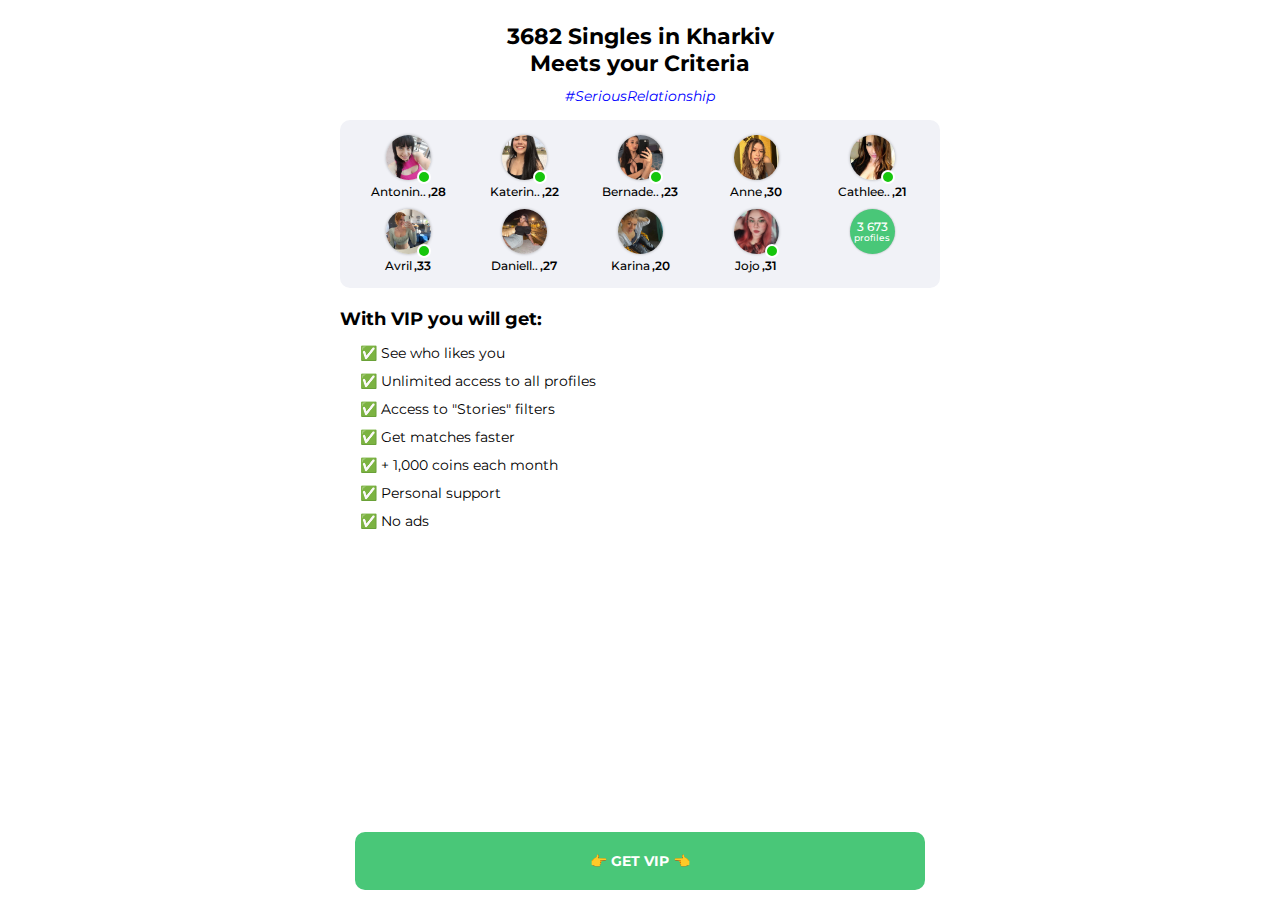
==== commit cbd41ac1: "updates" ====
--- a/app/index.html
+++ b/app/index.html
@@ -38,14 +38,14 @@
                 </div>
 
 <div>
-    <div class="sub-title">
-        Looking for the serious relationship:
+    <div class="blue-sub-title">
+        #SeriousRelationship
     </div>
       
 
 <div class="photos-row">
 
-    <div class="photo__item">
+    <a href="plans.html" class="photo__item">
         <div class="photo__item-img-wrapper online"><img src="img/photo2.png" alt="" class="photo__item-img"></div>
         
         <div class="photo__item-info">
@@ -53,9 +53,9 @@
                 <span class="name">Antonina</span> <span class="age">,28</span>
             </div>
         </div>
-    </div>
-
-    <div class="photo__item">
+    </a>
+
+    <a href="plans.html" class="photo__item">
         <div class="photo__item-img-wrapper online">
             <img src="img/photo3.png" alt="" class="photo__item-img">
         </div>
@@ -65,9 +65,9 @@
                 <span class="name">Katerina</span> <span class="age">,22</span>
             </div>
         </div>
-    </div>
-
-    <div class="photo__item">
+    </a>
+
+    <a href="plans.html" class="photo__item">
         <div class="photo__item-img-wrapper online">
           <img src="img/photo4.png" alt="" class="photo__item-img">  
         </div>
@@ -77,9 +77,9 @@
                 <span class="name">Bernadetta</span> <span class="age">,23</span>
             </div>
         </div>
-    </div>
-
-    <div class="photo__item">
+    </a>
+
+    <a href="plans.html" class="photo__item">
         <div class="photo__item-img-wrapper ">
            <img src="img/photo5.png" alt="" class="photo__item-img"> 
         </div>
@@ -89,9 +89,9 @@
                 <span class="name">Anne</span> <span class="age">,30</span>
             </div>
         </div>
-    </div>
-
-    <div class="photo__item">
+    </a>
+
+    <a href="plans.html" class="photo__item">
         <div class="photo__item-img-wrapper online">
            <img src="img/photo6.png" alt="" class="photo__item-img"> 
         </div>
@@ -101,9 +101,9 @@
                 <span class="name">Cathleen</span> <span class="age">,21</span>
             </div>
         </div>
-    </div>
-
-    <div class="photo__item">
+    </a>
+
+    <a href="plans.html" class="photo__item">
         <div class="photo__item-img-wrapper online">
            <img src="img/photo7.png" alt="" class="photo__item-img"> 
         </div>
@@ -113,9 +113,9 @@
                 <span class="name">Avril</span> <span class="age">,33</span>
             </div>
         </div>
-    </div>
-
-    <div class="photo__item">
+    </a>
+
+    <a href="plans.html" class="photo__item">
         <div class="photo__item-img-wrapper">
             <img src="img/photo8.png" alt="" class="photo__item-img">
         </div>
@@ -125,9 +125,9 @@
                 <span class="name">Daniella</span> <span class="age">,27</span>
             </div>
         </div>
-    </div>
-
-    <div class="photo__item">
+    </a>
+
+    <a href="plans.html" class="photo__item">
         <div class="photo__item-img-wrapper">
            <img src="img/photo9.png" alt="" class="photo__item-img"> 
         </div>
@@ -137,22 +137,22 @@
                 <span class="name">Karina</span> <span class="age">,20</span>
             </div>
         </div>
-    </div>
+    </a>
     
+    <a href="plans.html" class="photo__item">
+        <div class="photo__item-img-wrapper online">
+            <img src="img/photo10.png" alt="" class="photo__item-img">
+        </div>
+        
+        <div class="photo__item-info">
+            <div class="photo__item-name">
+                <span class="name">Jojo</span> <span class="age">,31</span>
+            </div>
+        </div>
+    </a>
+
     <div class="photo__item">
-        <div class="photo__item-img-wrapper online">
-            <img src="img/photo10.png" alt="" class="photo__item-img">
-        </div>
-        
-        <div class="photo__item-info">
-            <div class="photo__item-name">
-                <span class="name">Jojo</span> <span class="age">,31</span>
-            </div>
-        </div>
-    </div>
-
-    <div class="photo__item">
-        <a href="" class="more_btn">3 673 <span>profiles</span></a>
+        <a href="plans.html" class="more_btn">3 673 <span>profiles</span></a>
           </div>
 
 </div>
--- a/app/css/style.min.css
+++ b/app/css/style.min.css
@@ -1 +1 @@
-*{-webkit-box-sizing:border-box;box-sizing:border-box}body{font-family:"Montserrat",sans-serif;font-size:12px}h1{font-size:23px;line-height:1}h2{font-size:23px;text-align:center;margin-bottom:0}a,a:hover{text-decoration:none}.sub-title{text-align:center;font-size:15px;margin-bottom:20px}.button a{width:100%;background:#49c778;color:#fff;border-radius:10px;text-align:center;display:block;padding:20px 10px;font-size:14px}.underline{text-decoration:underline}.header{text-align:center;display:-webkit-box;display:-ms-flexbox;display:flex;-webkit-box-pack:center;-ms-flex-pack:center;justify-content:center;border-bottom-left-radius:40%;border-bottom-right-radius:50%;padding-top:2px;padding-bottom:25px;background:-o-linear-gradient(207.06deg, rgba(0, 209, 255, 0.7) 0%, rgba(7, 45, 72, 0.7) 100%);background:linear-gradient(242.94deg, rgba(0, 209, 255, 0.7) 0%, rgba(7, 45, 72, 0.7) 100%)}.header a{font-size:33px;color:#fff;text-decoration:none}.header img{width:34.95px;height:38.55px}.content__header{padding:25px 0;display:-webkit-box;display:-ms-flexbox;display:flex;-webkit-box-align:center;-ms-flex-align:center;align-items:center;font-size:14px}.content__header img{width:20px}.content__header .content__header-text{padding-left:12px;line-height:1}.item__content{background:#f4f5f9;padding:15px 12px 13px 12px;border-radius:10px;position:relative}.item__content-footer{display:-webkit-box;display:-ms-flexbox;display:flex;-webkit-box-pack:justify;-ms-flex-pack:justify;justify-content:space-between}.item__price{font-size:14px;font-weight:700;margin-bottom:5px}.old-price{position:relative;font-size:16px;font-weight:600}.old-price:before{content:"";background:#740117;height:2px;width:28px;position:absolute;-webkit-transform:rotate(-23deg);-ms-transform:rotate(-23deg);transform:rotate(-23deg);top:10px}.action{position:absolute;top:0;right:25px;-webkit-transform:translate(0, -50%);-ms-transform:translate(0, -50%);transform:translate(0, -50%);background:#fff;border:1.5px solid #49c778;border-radius:10px;padding:3px 5px;color:#49c778}.action.best-price{color:#fff;border:none;background:#ff0;color:red;font-weight:700;border:1px solid #7f7f7f}.item.active .best-price{border:1px solid #297245}.item__footer{color:#adb0b6;padding-top:9px}.item{margin-bottom:15px}.item--green .item__content{background:#49c778;color:#fff}.premium-wrapper{padding-top:30px}.list-title{margin-bottom:15px;font-weight:700;margin-top:40px}.premium__list li{margin:8px 0}.card-block{padding:20px 10px}.paytPal-wrapper{text-align:center;color:#d1d4da;margin-bottom:15px}.paytPal-wrapper a{color:#000;font-family:"Lato",sans-serif;font-size:19px;width:100%;padding:10px 75px;display:inline-block}.paytPal-wrapper img{width:16px;position:relative;top:-1px;display:inline-block;margin-right:4px}.pay-button{display:inline-block;line-height:1;-webkit-box-shadow:1px 3px 3px rgba(0,0,0,.3);box-shadow:1px 3px 3px rgba(0,0,0,.3);border-radius:10px;border:1px solid #f6f6f6}.text{padding:15px 0;color:#d1d4da;border-bottom:1px solid #d1d4da}.text a{opacity:.5}.text__title{font-weight:700;margin-bottom:20px;font-size:14px}.text__sub-title{font-weight:700;margin-bottom:10px;font-size:14px}.success-wrapper h2{margin-bottom:20px}.button.back-button{margin-top:0;margin-bottom:0}.button.back-button a{padding:10px 10px}.button.back-button img{width:10px;position:relative;top:-1px}.premium-wrapper{font-size:14px}.next-button-wrapper{width:600px;max-width:100%;background:#fff;position:fixed;bottom:0;padding:2px 15px;left:50%;-webkit-transform:translateX(-50%);-ms-transform:translateX(-50%);transform:translateX(-50%);padding-bottom:10px}.content{margin-bottom:80px}.terms-wrapper{font-size:14px}.text-wrapper{padding-top:20px}.button--blue a{background:-o-linear-gradient(43.81deg, #39d8f2 0%, #157bd3 99.28%);background:linear-gradient(46.19deg, #39d8f2 0%, #157bd3 99.28%);border-radius:70px;font-size:18px}.special-sale{text-align:center}.special-sale__title{font-size:30px;font-weight:700;color:red;background:#ff0;display:inline-block;padding-left:10px;padding-right:10px;margin-bottom:15px}.special-sale--2{padding-top:80px}.special-sale--2 .special-sale__title{font-size:12px}.special-sale--2 .special-sale__title{padding-left:5px;padding-right:5px}.special-sale--2 .timer{font-size:20px}.special-sale--2 .timer-text{font-size:12px;margin-top:5px}.special-sale__header-sub-title{font-size:18px;font-weight:500}.special-sale__header-title{font-size:16px;font-weight:700}.special-sale__header-icons{font-size:25px}.special-sale__header{margin-bottom:15px}.special-sale__content-text{margin-bottom:15px}.special-sale__content-title{font-weight:700;margin-bottom:5px;font-size:18px}.special-sale__content{padding-bottom:30px}.special-sale__content ul{list-style:none;padding-left:20px}.special-sale__content ul li{margin-top:10px}.special-sale--2{padding-bottom:30px}.special-sale--2 .special-sale__title{margin-bottom:10px}.special-sale--2 .timer-wrapper{margin-bottom:0px}.timer_section div{line-height:1}.timer_delimetr{line-height:1}.plans-header{display:-webkit-box;display:-ms-flexbox;display:flex;-webkit-box-align:center;-ms-flex-align:center;align-items:center;-webkit-box-pack:center;-ms-flex-pack:center;justify-content:center;padding-bottom:10px;padding-top:10px;background:rgba(242,242,242,.7);-webkit-backdrop-filter:blur(10px);backdrop-filter:blur(10px);-webkit-box-shadow:0px 1px 5px rgba(0,0,0,.1);box-shadow:0px 1px 5px rgba(0,0,0,.1);position:absolute;top:0;left:0;width:100vw}.logo{display:-webkit-box;display:-ms-flexbox;display:flex;-webkit-box-pack:center;-ms-flex-pack:center;justify-content:center;-webkit-box-align:center;-ms-flex-align:center;align-items:center;font-size:20px;font-weight:700;color:#3c4043}.logo img{width:40px;display:block;margin-right:5px}.photos-row{padding-top:20px;padding-bottom:20px}.photo__item-img{width:45px;height:45px;-o-object-fit:cover;object-fit:cover;-o-object-position:center;object-position:center;border-radius:50%}.photos-row{width:100%;display:-webkit-box;display:-ms-flexbox;display:flex;-webkit-box-pack:start;-ms-flex-pack:start;justify-content:flex-start;-ms-flex-wrap:wrap;flex-wrap:wrap}.photo__item-name{font-size:12px;font-weight:500}.photo__item{width:20%;display:-webkit-box;display:-ms-flexbox;display:flex;-webkit-box-orient:vertical;-webkit-box-direction:normal;-ms-flex-direction:column;flex-direction:column;-webkit-box-pack:end;-ms-flex-pack:end;justify-content:flex-end;-webkit-box-align:center;-ms-flex-align:center;align-items:center;padding:5px}.content{width:600px;max-width:100%;margin-left:auto;margin-right:auto}.photo__item-img{-webkit-box-shadow:0px 0px 3px rgba(0,0,0,.3);box-shadow:0px 0px 3px rgba(0,0,0,.3)}.more_btn{width:45px;height:45px;border-radius:50%;background:#49c778;color:#fff;display:-webkit-box;display:-ms-flexbox;display:flex;-webkit-box-pack:center;-ms-flex-pack:center;justify-content:center;-webkit-box-align:center;-ms-flex-align:center;align-items:center;-webkit-box-shadow:0px 0px 2px rgba(0,0,0,.3);box-shadow:0px 0px 2px rgba(0,0,0,.3);font-size:12px}.photo__item:last-child{-webkit-box-pack:start;-ms-flex-pack:start;justify-content:flex-start}.photo__item:last-child a{color:#fff;font-weight:500}.age{margin-left:2px}.photo__item-info{display:-webkit-box;display:-ms-flexbox;display:flex}.age,.name{font-size:12px}.age{font-weight:600}.photo__item-name{display:-webkit-box;display:-ms-flexbox;display:flex}.sub-title{font-weight:400;font-size:18px}.more_btn{-webkit-box-orient:vertical;-webkit-box-direction:normal;-ms-flex-direction:column;flex-direction:column;line-height:1.1;font-size:12px}.more_btn span{display:block;font-size:9px}.photo__item-img-wrapper{position:relative}.photo__item-img-wrapper.online:after{content:"";width:10px;height:10px;background:#16c60c;border:2px solid #fff;border-radius:50%;bottom:0;right:0;position:absolute}.photos-row{background:#f1f2f7;border-radius:10px;padding:10px;margin-bottom:20px}@media only screen and (max-width: 600px){.photo__item{padding:1vw 1vw}.photo__item-img{width:13vw;height:13vw}.more_btn{width:13vw;height:13vw}.age,.name{font-size:2.6vw}.more_btn{font-size:3.6vw}.more_btn span{font-size:2.6vw}.photo__item-img-wrapper:after{width:3vw;height:3vw}}@media only screen and (max-width: 370px){h2{font-size:19px}}+*{-webkit-box-sizing:border-box;box-sizing:border-box}body{font-family:"Montserrat",sans-serif;font-size:12px}h1{font-size:23px;line-height:1}h2{font-size:23px;text-align:center;margin-bottom:0}a,a:hover{text-decoration:none}.sub-title{text-align:center;font-size:15px;margin-bottom:20px}.button a{width:100%;background:#49c778;color:#fff;border-radius:10px;text-align:center;display:block;padding:20px 10px;font-size:14px}.underline{text-decoration:underline}.header{text-align:center;display:-webkit-box;display:-ms-flexbox;display:flex;-webkit-box-pack:center;-ms-flex-pack:center;justify-content:center;border-bottom-left-radius:40%;border-bottom-right-radius:50%;padding-top:2px;padding-bottom:25px;background:-o-linear-gradient(207.06deg, rgba(0, 209, 255, 0.7) 0%, rgba(7, 45, 72, 0.7) 100%);background:linear-gradient(242.94deg, rgba(0, 209, 255, 0.7) 0%, rgba(7, 45, 72, 0.7) 100%)}.header a{font-size:33px;color:#fff;text-decoration:none}.header img{width:34.95px;height:38.55px}.content__header{padding:25px 0;display:-webkit-box;display:-ms-flexbox;display:flex;-webkit-box-align:center;-ms-flex-align:center;align-items:center;font-size:14px}.content__header img{width:20px}.content__header .content__header-text{padding-left:12px;line-height:1}.item__content{background:#f4f5f9;padding:15px 12px 13px 12px;border-radius:10px;position:relative}.item__content-footer{display:-webkit-box;display:-ms-flexbox;display:flex;-webkit-box-pack:justify;-ms-flex-pack:justify;justify-content:space-between}.item__price{font-size:14px;font-weight:700;margin-bottom:5px}.old-price{position:relative;font-size:16px;font-weight:600}.old-price:before{content:"";background:#740117;height:2px;width:28px;position:absolute;-webkit-transform:rotate(-23deg);-ms-transform:rotate(-23deg);transform:rotate(-23deg);top:10px}.action{position:absolute;top:0;right:25px;-webkit-transform:translate(0, -50%);-ms-transform:translate(0, -50%);transform:translate(0, -50%);background:#fff;border:1.5px solid #49c778;border-radius:10px;padding:3px 5px;color:#49c778}.action.best-price{color:#fff;border:none;background:#ff0;color:red;font-weight:700;border:1px solid #7f7f7f}.item.active .best-price{border:1px solid #297245}.item__footer{color:#adb0b6;padding-top:9px}.item{margin-bottom:15px}.item--green .item__content{background:#49c778;color:#fff}.premium-wrapper{padding-top:15px}.list-title{margin-bottom:15px;font-weight:700;margin-top:40px}.premium__list li{margin:8px 0}.card-block{padding:20px 10px}.paytPal-wrapper{text-align:center;color:#d1d4da;margin-bottom:15px}.paytPal-wrapper a{color:#000;font-family:"Lato",sans-serif;font-size:19px;width:100%;padding:10px 75px;display:inline-block}.paytPal-wrapper img{width:16px;position:relative;top:-1px;display:inline-block;margin-right:4px}.pay-button{display:inline-block;line-height:1;-webkit-box-shadow:1px 3px 3px rgba(0,0,0,.3);box-shadow:1px 3px 3px rgba(0,0,0,.3);border-radius:10px;border:1px solid #f6f6f6}.text{padding:15px 0;color:#d1d4da;border-bottom:1px solid #d1d4da}.text a{opacity:.5}.text__title{font-weight:700;margin-bottom:20px;font-size:14px}.text__sub-title{font-weight:700;margin-bottom:10px;font-size:14px}.success-wrapper h2{margin-bottom:20px}.button.back-button{margin-top:0;margin-bottom:0}.button.back-button a{padding:10px 10px}.button.back-button img{width:10px;position:relative;top:-1px}.premium-wrapper{font-size:14px}.next-button-wrapper{width:600px;max-width:100%;background:#fff;position:fixed;bottom:0;padding:2px 15px;left:50%;-webkit-transform:translateX(-50%);-ms-transform:translateX(-50%);transform:translateX(-50%);padding-bottom:10px}.content{margin-bottom:80px}.terms-wrapper{font-size:14px}.text-wrapper{padding-top:20px}.button--blue a{background:-o-linear-gradient(43.81deg, #39d8f2 0%, #157bd3 99.28%);background:linear-gradient(46.19deg, #39d8f2 0%, #157bd3 99.28%);border-radius:70px;font-size:18px}.special-sale{text-align:center}.special-sale__title{font-size:30px;font-weight:700;color:red;background:#ff0;display:inline-block;padding-left:10px;padding-right:10px;margin-bottom:15px}.special-sale--2{padding-top:80px}.special-sale--2 .special-sale__title{font-size:12px}.special-sale--2 .special-sale__title{padding-left:5px;padding-right:5px}.special-sale--2 .timer{font-size:20px}.special-sale--2 .timer-text{font-size:12px;margin-top:5px}.special-sale__header-sub-title{font-size:18px;font-weight:500}.special-sale__header-title{font-size:22px;font-weight:700}.special-sale__header-icons{font-size:25px}.special-sale__header{margin-bottom:10px}.special-sale__content-text{margin-bottom:15px}.special-sale__content-title{font-weight:700;margin-bottom:5px;font-size:18px}.special-sale__content{padding-bottom:30px}.special-sale__content ul{list-style:none;padding-left:20px}.special-sale__content ul li{margin-top:10px}.special-sale--2{padding-bottom:30px}.special-sale--2 .special-sale__title{margin-bottom:10px}.special-sale--2 .timer-wrapper{margin-bottom:0px}.timer_section div{line-height:1}.timer_delimetr{line-height:1}.plans-header{display:-webkit-box;display:-ms-flexbox;display:flex;-webkit-box-align:center;-ms-flex-align:center;align-items:center;-webkit-box-pack:center;-ms-flex-pack:center;justify-content:center;padding-bottom:10px;padding-top:10px;background:rgba(242,242,242,.7);-webkit-backdrop-filter:blur(10px);backdrop-filter:blur(10px);-webkit-box-shadow:0px 1px 5px rgba(0,0,0,.1);box-shadow:0px 1px 5px rgba(0,0,0,.1);position:absolute;top:0;left:0;width:100vw}.logo{display:-webkit-box;display:-ms-flexbox;display:flex;-webkit-box-pack:center;-ms-flex-pack:center;justify-content:center;-webkit-box-align:center;-ms-flex-align:center;align-items:center;font-size:20px;font-weight:700;color:#3c4043}.logo img{width:40px;display:block;margin-right:5px}.photos-row{padding-top:20px;padding-bottom:20px}.photo__item-img{width:45px;height:45px;-o-object-fit:cover;object-fit:cover;-o-object-position:center;object-position:center;border-radius:50%}.photos-row{width:100%;display:-webkit-box;display:-ms-flexbox;display:flex;-webkit-box-pack:start;-ms-flex-pack:start;justify-content:flex-start;-ms-flex-wrap:wrap;flex-wrap:wrap}.photo__item-name{font-size:12px;font-weight:500}.photo__item{width:20%;display:-webkit-box;display:-ms-flexbox;display:flex;-webkit-box-orient:vertical;-webkit-box-direction:normal;-ms-flex-direction:column;flex-direction:column;-webkit-box-pack:end;-ms-flex-pack:end;justify-content:flex-end;-webkit-box-align:center;-ms-flex-align:center;align-items:center;padding:5px}.content{width:600px;max-width:100%;margin-left:auto;margin-right:auto}.photo__item-img{-webkit-box-shadow:0px 0px 3px rgba(0,0,0,.3);box-shadow:0px 0px 3px rgba(0,0,0,.3)}.more_btn{width:45px;height:45px;border-radius:50%;background:#49c778;color:#fff;display:-webkit-box;display:-ms-flexbox;display:flex;-webkit-box-pack:center;-ms-flex-pack:center;justify-content:center;-webkit-box-align:center;-ms-flex-align:center;align-items:center;-webkit-box-shadow:0px 0px 2px rgba(0,0,0,.3);box-shadow:0px 0px 2px rgba(0,0,0,.3);font-size:12px}.photo__item:last-child{-webkit-box-pack:start;-ms-flex-pack:start;justify-content:flex-start}.photo__item:last-child a{color:#fff;font-weight:500}.age{margin-left:2px}.photo__item-info{display:-webkit-box;display:-ms-flexbox;display:flex}.age,.name{font-size:12px}.age{font-weight:600}.photo__item-name{display:-webkit-box;display:-ms-flexbox;display:flex}.sub-title{font-weight:400;font-size:18px}.more_btn{-webkit-box-orient:vertical;-webkit-box-direction:normal;-ms-flex-direction:column;flex-direction:column;line-height:1.1;font-size:12px}.more_btn span{display:block;font-size:9px}.photo__item-img-wrapper{position:relative}.photo__item-img-wrapper.online:after{content:"";width:10px;height:10px;background:#16c60c;border:2px solid #fff;border-radius:50%;bottom:0;right:0;position:absolute}.photos-row{background:#f1f2f7;border-radius:10px;padding:10px;margin-bottom:20px}.blue-sub-title{font-style:italic;color:blue;margin-bottom:15px}.timer{display:-webkit-box;display:-ms-flexbox;display:flex;-webkit-box-pack:center;-ms-flex-pack:center;justify-content:center}.timer_section{display:-webkit-box;display:-ms-flexbox;display:flex}.photo__item{color:#000}.photo__item:hover{color:#000}@media only screen and (max-width: 600px){.photo__item{padding:1vw 1vw}.photo__item-img{width:13vw;height:13vw}.more_btn{width:13vw;height:13vw}.age,.name{font-size:2.6vw}.more_btn{font-size:3.6vw}.more_btn span{font-size:2.6vw}.photo__item-img-wrapper:after{width:3vw;height:3vw}}@media only screen and (max-width: 370px){h2{font-size:19px}}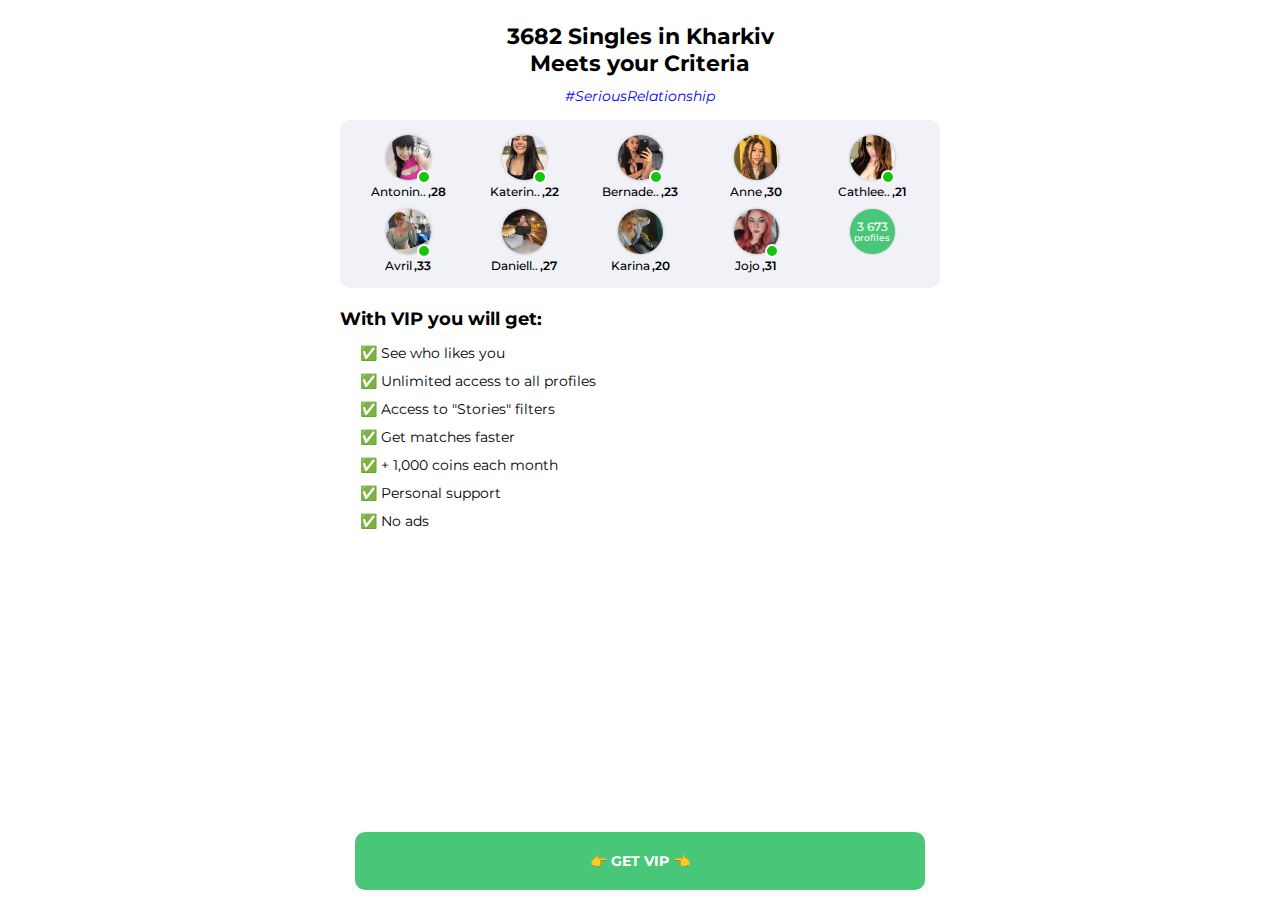
==== commit 9dd810de: "updates" ====
--- a/app/index.html
+++ b/app/index.html
@@ -1,11 +1,12 @@
 <!DOCTYPE html>
 <html lang="en">
+
 <head>
     <meta charset="utf-8">
     <meta name="viewport" content="width=device-width, initial-scale=1">
     <meta http-equiv="X-UA-Compatible" content="ie=edge">
     <meta name="description" content="Dating in telegram">
-	<meta name="keywords" content="Dating in telegram"/>
+    <meta name="keywords" content="Dating in telegram" />
     <title>Title</title>
     <link rel="stylesheet" href="https://stackpath.bootstrapcdn.com/bootstrap/5.0.0-alpha1/css/bootstrap.min.css"
         integrity="sha384-r4NyP46KrjDleawBgD5tp8Y7UzmLA05oM1iAEQ17CSuDqnUK2+k9luXQOfXJCJ4I" crossorigin="anonymous">
@@ -18,7 +19,7 @@
 </head>
 
 <body>
-    
+
 
     <!-- ---------------start content------------ -->
     <div class="content premium-wrapper">
@@ -28,136 +29,137 @@
             <div class="special-sale">
 
                 <div class="special-sale__header">
-               
+
                     <div class="special-sale__header-title">
-                        3682 Singles in Kharkiv  <br>
+                        3682 Singles in Kharkiv <br>
                         Meets your Criteria
                     </div>
 
-                    
-                </div>
-
-<div>
-    <div class="blue-sub-title">
-        #SeriousRelationship
-    </div>
-      
-
-<div class="photos-row">
-
-    <a href="plans.html" class="photo__item">
-        <div class="photo__item-img-wrapper online"><img src="img/photo2.png" alt="" class="photo__item-img"></div>
-        
-        <div class="photo__item-info">
-            <div class="photo__item-name">
-                <span class="name">Antonina</span> <span class="age">,28</span>
-            </div>
-        </div>
-    </a>
-
-    <a href="plans.html" class="photo__item">
-        <div class="photo__item-img-wrapper online">
-            <img src="img/photo3.png" alt="" class="photo__item-img">
-        </div>
-        
-        <div class="photo__item-info">
-            <div class="photo__item-name">
-                <span class="name">Katerina</span> <span class="age">,22</span>
-            </div>
-        </div>
-    </a>
-
-    <a href="plans.html" class="photo__item">
-        <div class="photo__item-img-wrapper online">
-          <img src="img/photo4.png" alt="" class="photo__item-img">  
-        </div>
-        
-        <div class="photo__item-info">
-            <div class="photo__item-name">
-                <span class="name">Bernadetta</span> <span class="age">,23</span>
-            </div>
-        </div>
-    </a>
-
-    <a href="plans.html" class="photo__item">
-        <div class="photo__item-img-wrapper ">
-           <img src="img/photo5.png" alt="" class="photo__item-img"> 
-        </div>
-        
-        <div class="photo__item-info">
-            <div class="photo__item-name">
-                <span class="name">Anne</span> <span class="age">,30</span>
-            </div>
-        </div>
-    </a>
-
-    <a href="plans.html" class="photo__item">
-        <div class="photo__item-img-wrapper online">
-           <img src="img/photo6.png" alt="" class="photo__item-img"> 
-        </div>
-        
-        <div class="photo__item-info">
-            <div class="photo__item-name">
-                <span class="name">Cathleen</span> <span class="age">,21</span>
-            </div>
-        </div>
-    </a>
-
-    <a href="plans.html" class="photo__item">
-        <div class="photo__item-img-wrapper online">
-           <img src="img/photo7.png" alt="" class="photo__item-img"> 
-        </div>
-        
-        <div class="photo__item-info">
-            <div class="photo__item-name">
-                <span class="name">Avril</span> <span class="age">,33</span>
-            </div>
-        </div>
-    </a>
-
-    <a href="plans.html" class="photo__item">
-        <div class="photo__item-img-wrapper">
-            <img src="img/photo8.png" alt="" class="photo__item-img">
-        </div>
-        
-        <div class="photo__item-info">
-            <div class="photo__item-name">
-                <span class="name">Daniella</span> <span class="age">,27</span>
-            </div>
-        </div>
-    </a>
-
-    <a href="plans.html" class="photo__item">
-        <div class="photo__item-img-wrapper">
-           <img src="img/photo9.png" alt="" class="photo__item-img"> 
-        </div>
-        
-        <div class="photo__item-info">
-            <div class="photo__item-name">
-                <span class="name">Karina</span> <span class="age">,20</span>
-            </div>
-        </div>
-    </a>
-    
-    <a href="plans.html" class="photo__item">
-        <div class="photo__item-img-wrapper online">
-            <img src="img/photo10.png" alt="" class="photo__item-img">
-        </div>
-        
-        <div class="photo__item-info">
-            <div class="photo__item-name">
-                <span class="name">Jojo</span> <span class="age">,31</span>
-            </div>
-        </div>
-    </a>
-
-    <div class="photo__item">
-        <a href="plans.html" class="more_btn">3 673 <span>profiles</span></a>
-          </div>
-
-</div>
-
+
+                </div>
+
+                <div>
+                    <div class="blue-sub-title">
+                        #SeriousRelationship
                     </div>
+
+
+                    <div class="photos-row">
+
+                        <a href="plans.html" class="photo__item">
+                            <div class="photo__item-img-wrapper online"><img src="img/photo2.png" alt="user photo"
+                                    class="photo__item-img"></div>
+
+                            <div class="photo__item-info">
+                                <div class="photo__item-name">
+                                    <span class="name">Antonina</span> <span class="age">,28</span>
+                                </div>
+                            </div>
+                        </a>
+
+                        <a href="plans.html" class="photo__item">
+                            <div class="photo__item-img-wrapper online">
+                                <img src="img/photo3.png" alt="user photo" class="photo__item-img">
+                            </div>
+
+                            <div class="photo__item-info">
+                                <div class="photo__item-name">
+                                    <span class="name">Katerina</span> <span class="age">,22</span>
+                                </div>
+                            </div>
+                        </a>
+
+                        <a href="plans.html" class="photo__item">
+                            <div class="photo__item-img-wrapper online">
+                                <img src="img/photo4.png" alt="user photo" class="photo__item-img">
+                            </div>
+
+                            <div class="photo__item-info">
+                                <div class="photo__item-name">
+                                    <span class="name">Bernadetta</span> <span class="age">,23</span>
+                                </div>
+                            </div>
+                        </a>
+
+                        <a href="plans.html" class="photo__item">
+                            <div class="photo__item-img-wrapper ">
+                                <img src="img/photo5.png" alt="user photo" class="photo__item-img">
+                            </div>
+
+                            <div class="photo__item-info">
+                                <div class="photo__item-name">
+                                    <span class="name">Anne</span> <span class="age">,30</span>
+                                </div>
+                            </div>
+                        </a>
+
+                        <a href="plans.html" class="photo__item">
+                            <div class="photo__item-img-wrapper online">
+                                <img src="img/photo6.png" alt="user photo" class="photo__item-img">
+                            </div>
+
+                            <div class="photo__item-info">
+                                <div class="photo__item-name">
+                                    <span class="name">Cathleen</span> <span class="age">,21</span>
+                                </div>
+                            </div>
+                        </a>
+
+                        <a href="plans.html" class="photo__item">
+                            <div class="photo__item-img-wrapper online">
+                                <img src="img/photo7.png" alt="user photo" class="photo__item-img">
+                            </div>
+
+                            <div class="photo__item-info">
+                                <div class="photo__item-name">
+                                    <span class="name">Avril</span> <span class="age">,33</span>
+                                </div>
+                            </div>
+                        </a>
+
+                        <a href="plans.html" class="photo__item">
+                            <div class="photo__item-img-wrapper">
+                                <img src="img/photo8.png" alt="user photo" class="photo__item-img">
+                            </div>
+
+                            <div class="photo__item-info">
+                                <div class="photo__item-name">
+                                    <span class="name">Daniella</span> <span class="age">,27</span>
+                                </div>
+                            </div>
+                        </a>
+
+                        <a href="plans.html" class="photo__item">
+                            <div class="photo__item-img-wrapper">
+                                <img src="img/photo9.png" alt="user photo" class="photo__item-img">
+                            </div>
+
+                            <div class="photo__item-info">
+                                <div class="photo__item-name">
+                                    <span class="name">Karina</span> <span class="age">,20</span>
+                                </div>
+                            </div>
+                        </a>
+
+                        <a href="plans.html" class="photo__item">
+                            <div class="photo__item-img-wrapper online">
+                                <img src="img/photo10.png" alt="user photo" class="photo__item-img">
+                            </div>
+
+                            <div class="photo__item-info">
+                                <div class="photo__item-name">
+                                    <span class="name">Jojo</span> <span class="age">,31</span>
+                                </div>
+                            </div>
+                        </a>
+
+                        <div class="photo__item">
+                            <a href="plans.html" class="more_btn">3 673 <span>profiles</span></a>
+                        </div>
+
+                    </div>
+
+                </div>
 
 
             </div>
@@ -218,23 +220,23 @@
     <script src="js/main.js"></script>
 
     <script>
-		
-        document.addEventListener("DOMContentLoaded", function() {
-      var elements = document.querySelectorAll(".name");
-      truncateWordsForElements(elements, 7);
-    });
-
-    function truncateWordsForElements(elements, length) {
-      elements.forEach(function(element) {
-        var words = element.textContent.split(' ');
-        var truncatedText = words.map(function(word) {
-          return word.length > length ? word.slice(0, length) + '..' : word;
-        }).join(' ');
-
-        element.textContent = truncatedText;
-      });
-    }
-	  </script>
+
+        document.addEventListener("DOMContentLoaded", function () {
+            var elements = document.querySelectorAll(".name");
+            truncateWordsForElements(elements, 7);
+        });
+
+        function truncateWordsForElements(elements, length) {
+            elements.forEach(function (element) {
+                var words = element.textContent.split(' ');
+                var truncatedText = words.map(function (word) {
+                    return word.length > length ? word.slice(0, length) + '..' : word;
+                }).join(' ');
+
+                element.textContent = truncatedText;
+            });
+        }
+    </script>
 </body>
 
 </html>